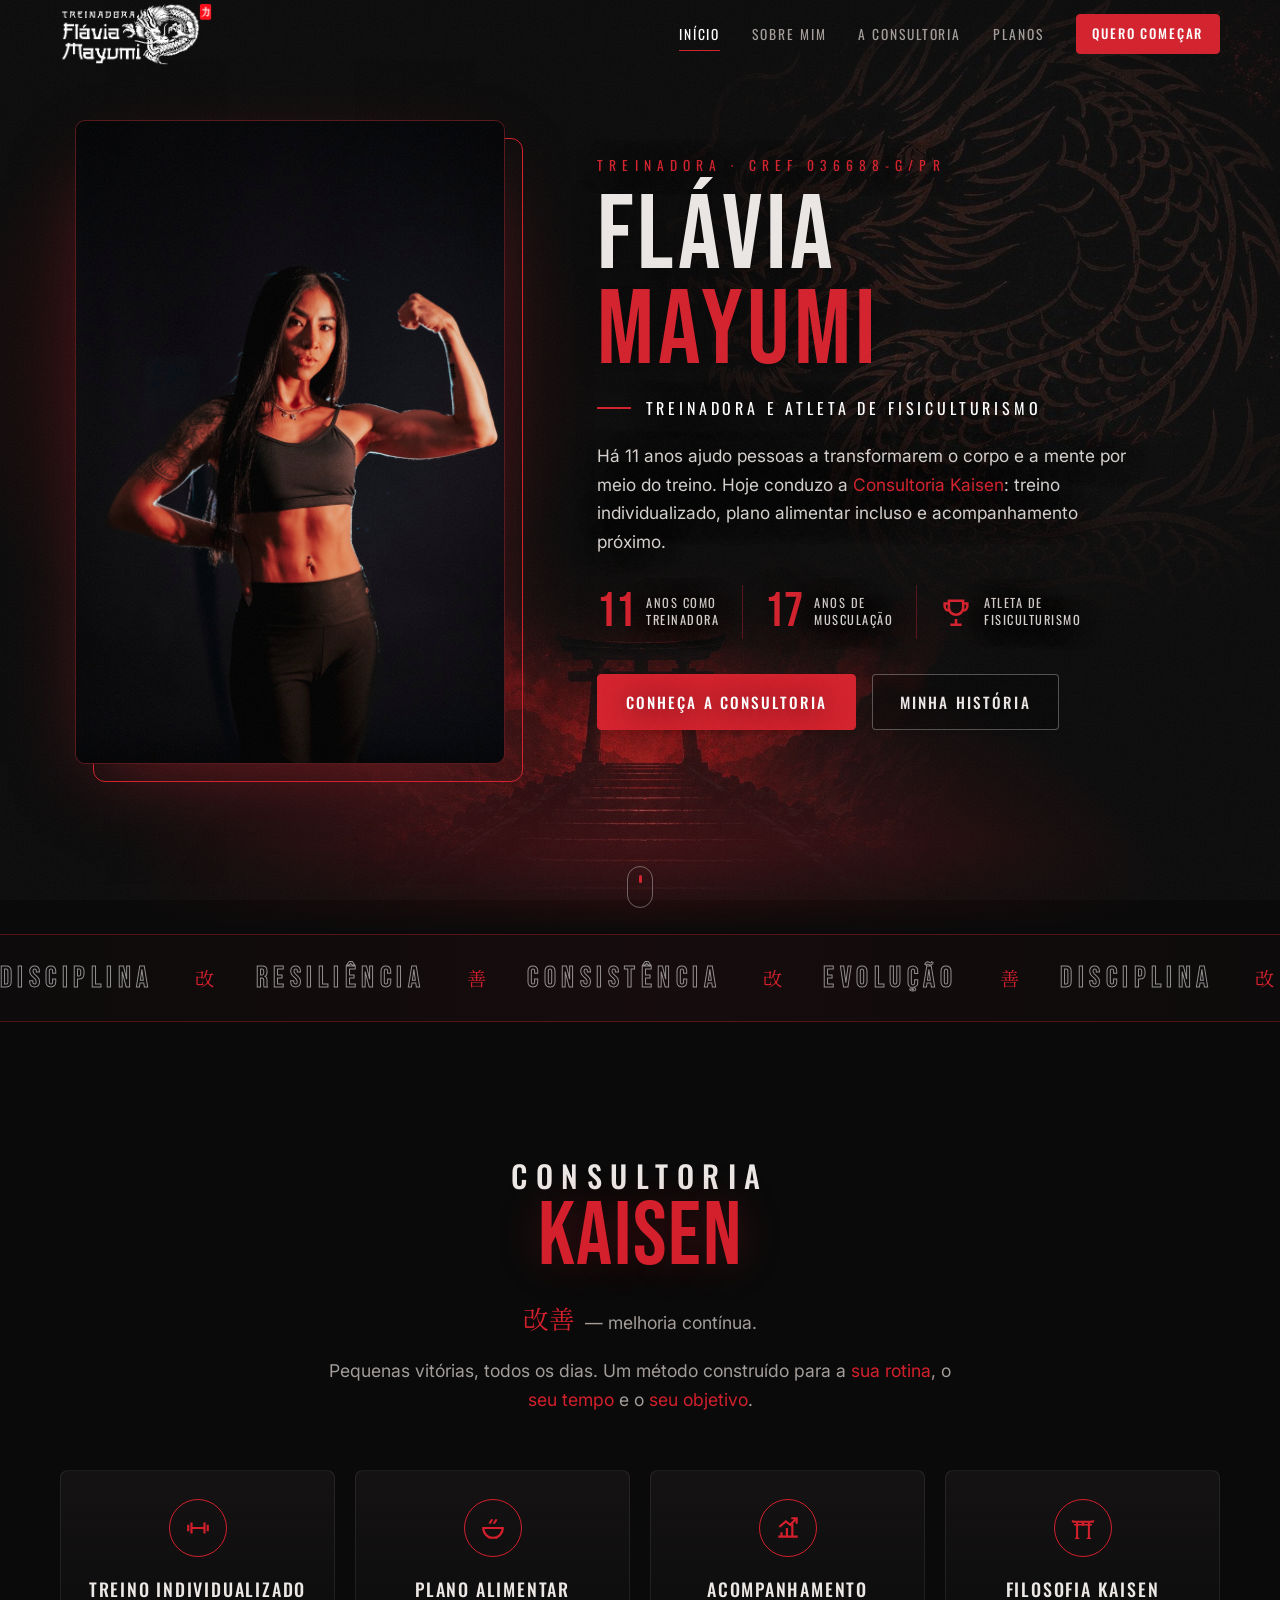
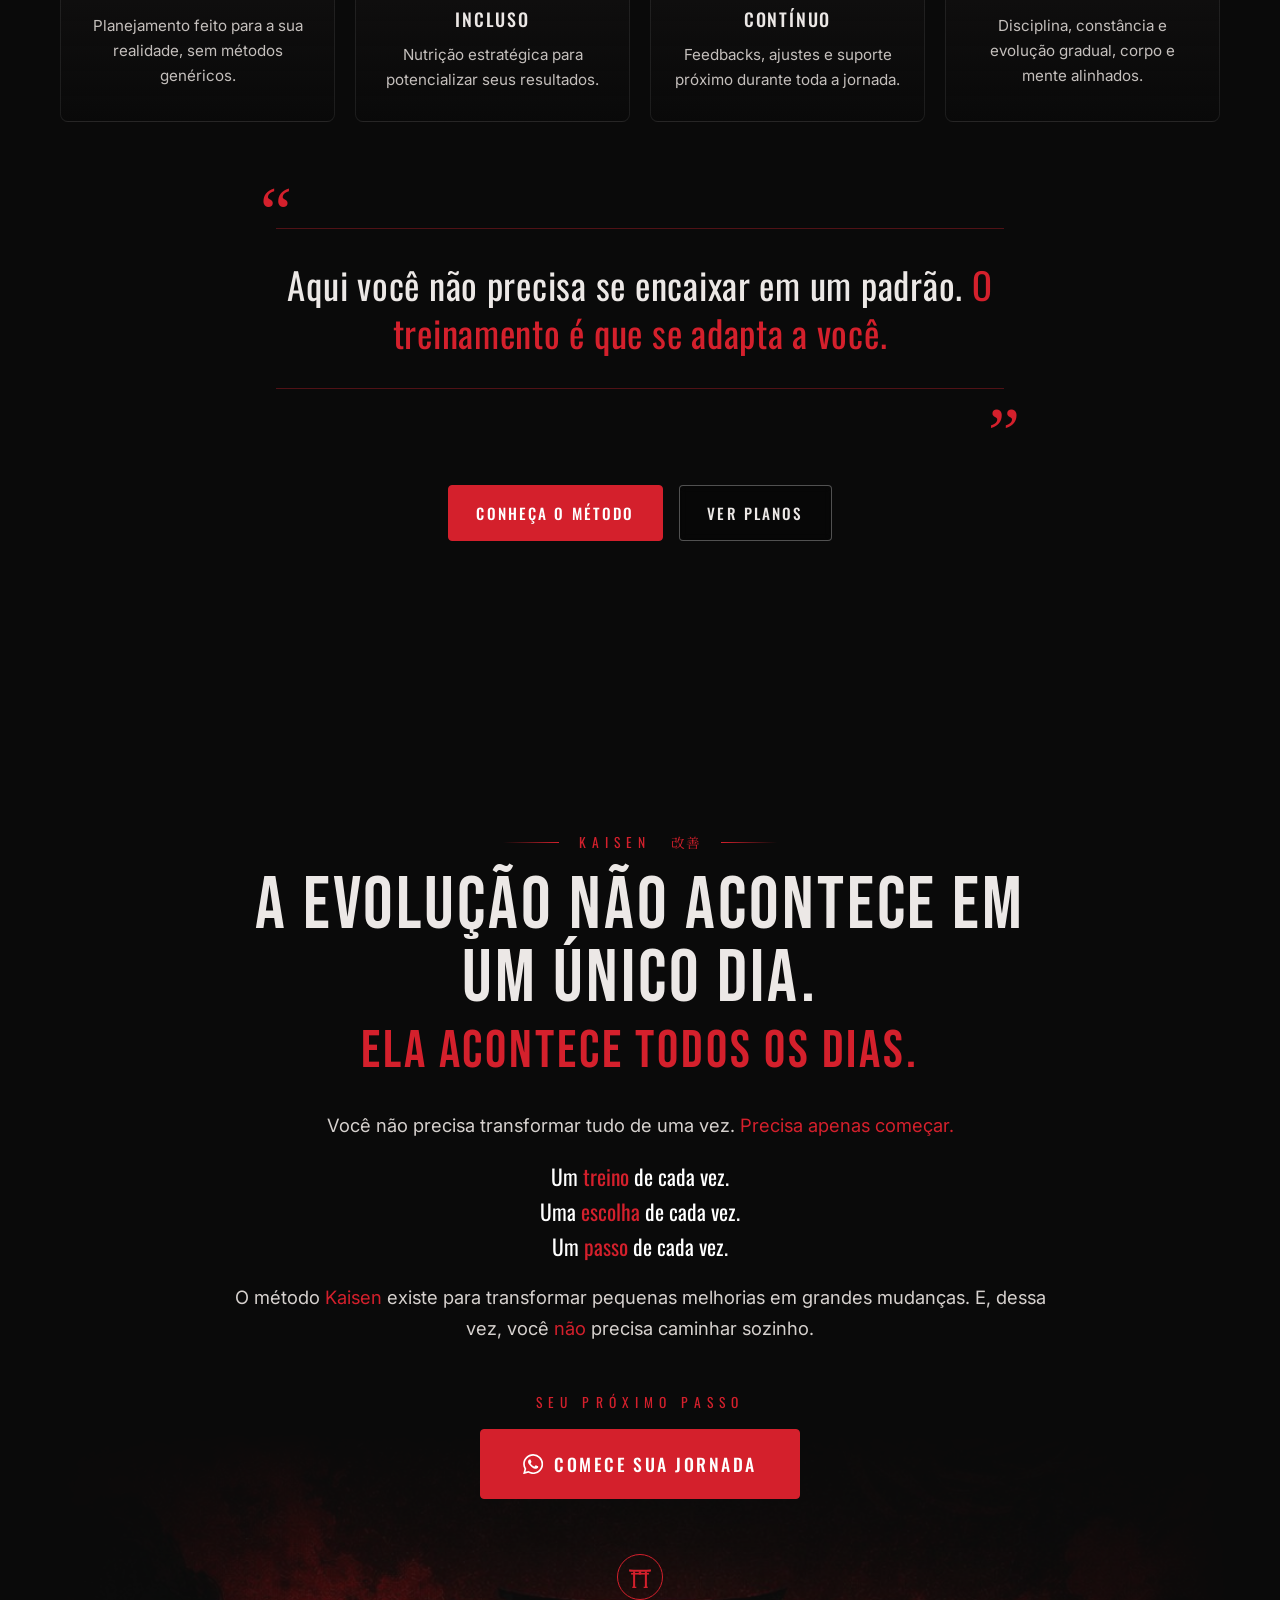
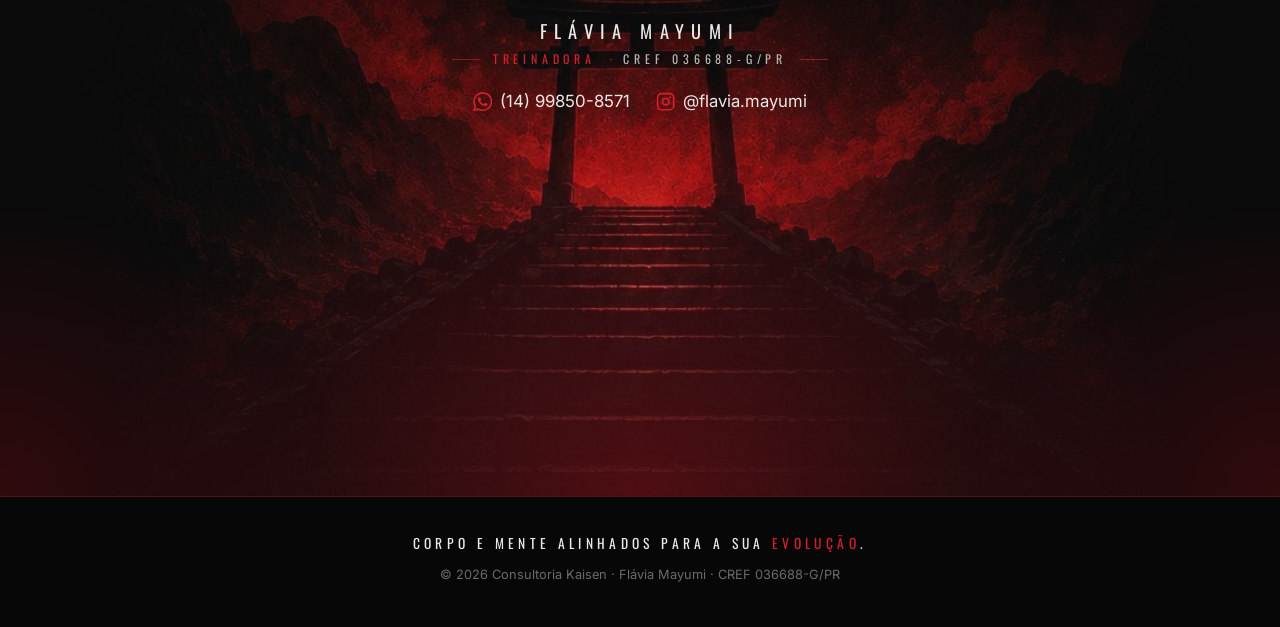
==== index.html @ d9c86543 "Menu: logo horizontal da Flávia Mayumi no lugar do texto KAISEN Co-Authored-By: Claude Opus 5.5 <nor" ====
<!doctype html>
<html lang="pt-BR">
<head>
  <meta charset="utf-8">
  <meta name="viewport" content="width=device-width, initial-scale=1">
  <title>Flávia Mayumi · Treinadora | Consultoria Kaisen</title>
  <meta name="description" content="Flávia Mayumi, treinadora há 11 anos e atleta de fisiculturismo. Consultoria Kaisen: treino individualizado, plano alimentar incluso e acompanhamento próximo.">
  <meta name="theme-color" content="#0a0a0a">
  <meta property="og:title" content="Flávia Mayumi · Treinadora | Consultoria Kaisen">
  <meta property="og:description" content="Corpo e mente alinhados para a sua evolução. Treino personalizado, plano alimentar incluso e acompanhamento contínuo.">
  <meta property="og:image" content="assets/og.jpg">
  <meta property="og:type" content="website">
  <meta property="og:locale" content="pt_BR">
  <link rel="icon" href="assets/favicon.svg" type="image/svg+xml">
  <link rel="preconnect" href="https://fonts.googleapis.com">
  <link rel="preconnect" href="https://fonts.gstatic.com" crossorigin>
  <link href="https://fonts.googleapis.com/css2?family=Bebas+Neue&family=Inter:wght@300;400;500;600&family=Noto+Serif+JP:wght@600&family=Oswald:wght@400;500;600&display=swap" rel="stylesheet">
  <link rel="stylesheet" href="styles.css?v=20261120-3">
</head>
<body>
  <svg width="0" height="0" style="position:absolute" aria-hidden="true">
    <symbol id="torii" viewBox="0 0 64 64">
      <path d="M4 12c9 3 47 3 56 0l-2 7H6z" fill="currentColor"/>
      <rect x="10" y="22" width="44" height="4" fill="currentColor"/>
      <rect x="29" y="18" width="6" height="8" fill="currentColor"/>
      <rect x="15" y="18" width="5" height="40" fill="currentColor"/>
      <rect x="44" y="18" width="5" height="40" fill="currentColor"/>
      <rect x="12" y="56" width="11" height="3" fill="currentColor"/>
      <rect x="41" y="56" width="11" height="3" fill="currentColor"/>
    </symbol>
    <symbol id="whatsapp" viewBox="0 0 24 24">
      <path fill="currentColor" d="M17.47 14.38c-.3-.15-1.76-.87-2.03-.97-.27-.1-.47-.15-.67.15-.2.3-.77.97-.94 1.17-.17.2-.35.22-.65.07-.3-.15-1.26-.46-2.4-1.48-.89-.79-1.49-1.77-1.66-2.07-.17-.3-.02-.46.13-.61.13-.13.3-.35.45-.52.15-.17.2-.3.3-.5.1-.2.05-.37-.02-.52-.08-.15-.67-1.61-.92-2.21-.24-.58-.49-.5-.67-.51h-.57c-.2 0-.52.07-.8.37-.27.3-1.04 1.02-1.04 2.48 0 1.46 1.07 2.88 1.21 3.07.15.2 2.1 3.2 5.08 4.49.71.31 1.26.49 1.69.63.71.23 1.36.19 1.87.12.57-.09 1.76-.72 2.01-1.41.25-.7.25-1.29.17-1.41-.07-.13-.27-.2-.57-.35zM12.04 21.8h-.01a9.87 9.87 0 0 1-5.03-1.38l-.36-.21-3.74.98 1-3.65-.24-.37a9.86 9.86 0 0 1-1.51-5.26c0-5.45 4.44-9.88 9.89-9.88 2.64 0 5.12 1.03 6.99 2.9a9.82 9.82 0 0 1 2.89 6.99c0 5.45-4.44 9.88-9.88 9.88zm8.41-18.3A11.82 11.82 0 0 0 12.04 0C5.5 0 .17 5.33.16 11.88c0 2.1.55 4.14 1.59 5.94L.06 24l6.31-1.65a11.88 11.88 0 0 0 5.68 1.45h.01c6.55 0 11.88-5.33 11.88-11.88 0-3.17-1.24-6.16-3.49-8.4z"/>
    </symbol>
    <symbol id="instagram" viewBox="0 0 24 24">
      <path fill="none" stroke="currentColor" stroke-width="2" d="M7 2h10a5 5 0 0 1 5 5v10a5 5 0 0 1-5 5H7a5 5 0 0 1-5-5V7a5 5 0 0 1 5-5z"/>
      <circle cx="12" cy="12" r="4" fill="none" stroke="currentColor" stroke-width="2"/>
      <circle cx="17.5" cy="6.5" r="1.2" fill="currentColor"/>
    </symbol>
  </svg>

  <header class="nav" id="nav">
    <div class="nav__inner">
      <a href="index.html" class="brand" aria-label="Treinadora Flávia Mayumi, início">
        <img class="brand__logo" src="assets/logo-flavia-horizontal.png" alt="Treinadora Flávia Mayumi" width="329" height="138">
      </a>
      <nav class="nav__links" id="menu" aria-label="Navegação principal">
        <a href="index.html" class="is-active" aria-current="page">Início</a>
        <a href="sobre.html">Sobre mim</a>
        <a href="consultoria.html">A Consultoria</a>
        <a href="planos.html">Planos</a>
        <a href="https://wa.me/5514998508571?text=Ol%C3%A1%20Fl%C3%A1via!%20Vim%20pelo%20site%20e%20quero%20saber%20mais%20sobre%20a%20Consultoria%20Kaisen." target="_blank" rel="noopener" class="btn btn--sm btn--red nav__cta">Quero começar</a>
      </nav>
      <button class="nav__toggle" id="toggle" aria-label="Abrir menu" aria-expanded="false" aria-controls="menu">
        <span></span><span></span><span></span>
      </button>
    </div>
  </header>

  <main id="topo">
    <!-- APRESENTAÇÃO -->
    <section class="intro">
      <div class="art art--full" aria-hidden="true"></div>
      <div class="art art--dragon" aria-hidden="true"></div>
      <div class="art art--torii" aria-hidden="true"></div>
      <div class="container intro__grid">
        <div class="intro__photo reveal">
          <figure class="photo photo--portrait"><img src="assets/fotos/flavia-inicio.jpg" alt="Flávia Mayumi mostrando o bíceps sob luz vermelha" fetchpriority="high" style="object-position:center 30%"></figure>
        </div>
        <div class="intro__text">
          <p class="eyebrow reveal">Treinadora · <span class="cref">CREF 036688-G/PR</span></p>
          <h1 class="intro__name reveal">Flávia <span>Mayumi</span></h1>
          <p class="intro__role reveal">Treinadora e atleta de fisiculturismo</p>
          <p class="intro__sub reveal">Há 11 anos ajudo pessoas a transformarem o corpo e a mente por meio do treino. Hoje conduzo a <em>Consultoria Kaisen</em>: treino individualizado, plano alimentar incluso e acompanhamento próximo.</p>
          <ul class="stats reveal">
            <li><b>11</b><span>anos como<br>treinadora</span></li>
            <li><b>17</b><span>anos de<br>musculação</span></li>
            <li><b class="stats__ic"><svg viewBox="0 0 24 24" fill="none" stroke="currentColor" stroke-width="1.8"><path d="M8 21h8M12 17v4M7 4h10v5a5 5 0 0 1-10 0zM7 6H4v2a3 3 0 0 0 3 3M17 6h3v2a3 3 0 0 1-3 3"/></svg></b><span>atleta de<br>fisiculturismo</span></li>
          </ul>
          <div class="hero__actions intro__actions reveal">
            <a href="consultoria.html" class="btn btn--red">Conheça a consultoria</a>
            <a href="sobre.html" class="btn btn--ghost">Minha história</a>
          </div>
        </div>
      </div>
      <a href="#kaisen" class="scroll-cue" aria-label="Rolar para baixo"><span></span></a>
    </section>

    <!-- MARQUEE -->
    <div class="marquee" aria-hidden="true">
      <div class="marquee__track">
        <span>Disciplina</span><i>改</i><span>Resiliência</span><i>善</i><span>Consistência</span><i>改</i><span>Evolução</span><i>善</i>
        <span>Disciplina</span><i>改</i><span>Resiliência</span><i>善</i><span>Consistência</span><i>改</i><span>Evolução</span><i>善</i>
        <span>Disciplina</span><i>改</i><span>Resiliência</span><i>善</i><span>Consistência</span><i>改</i><span>Evolução</span><i>善</i>
      </div>
    </div>


    <!-- KAISEN (resumo) -->
    <section class="section" id="kaisen">
      <div class="container">
        <div class="section__head section__head--center">
          <h2 class="title title--center reveal"><small>Consultoria</small><strong>Kaisen</strong></h2>
          <p class="kanji-line reveal"><span>改善</span> — melhoria contínua.</p>
          <p class="reveal">Pequenas vitórias, todos os dias. Um método construído para a <em>sua rotina</em>, o <em>seu tempo</em> e o <em>seu objetivo</em>.</p>
        </div>
        <ul class="feats">
          <li class="feat reveal"><span class="feat__ic"><svg viewBox="0 0 24 24" fill="none" stroke="currentColor" stroke-width="2"><path d="M6 7v10M3 9v6M18 7v10M21 9v6M6 12h12"/></svg></span><h3>Treino individualizado</h3><p>Planejamento feito para a sua realidade, sem métodos genéricos.</p></li>
          <li class="feat reveal"><span class="feat__ic"><svg viewBox="0 0 24 24" fill="none" stroke="currentColor" stroke-width="2"><path d="M3 12h18a9 9 0 0 1-18 0zM8 21h8M9 8c0-2 2-2 2-4M13 8c0-2 2-2 2-4"/></svg></span><h3>Plano alimentar incluso</h3><p>Nutrição estratégica para potencializar seus resultados.</p></li>
          <li class="feat reveal"><span class="feat__ic"><svg viewBox="0 0 24 24" fill="none" stroke="currentColor" stroke-width="2"><path d="M3 20h18M6 16v4M11 12v8M16 8v12M4 11l6-5 4 3 6-6M15 3h5v5"/></svg></span><h3>Acompanhamento contínuo</h3><p>Feedbacks, ajustes e suporte próximo durante toda a jornada.</p></li>
          <li class="feat reveal"><span class="feat__ic"><svg><use href="#torii"/></svg></span><h3>Filosofia Kaisen</h3><p>Disciplina, constância e evolução gradual, corpo e mente alinhados.</p></li>
        </ul>
        <figure class="quote quote--wide quote--home reveal">
          <blockquote>Aqui você não precisa se encaixar em um padrão. <em>O treinamento é que se adapta a você.</em></blockquote>
        </figure>
        <div class="center-actions reveal">
          <a href="consultoria.html" class="btn btn--red">Conheça o método</a>
          <a href="planos.html" class="btn btn--ghost">Ver planos</a>
        </div>
      </div>
    </section>

    <!-- CTA FINAL -->
    <section class="final" id="contato">
      <div class="art art--full art--full-bottom" aria-hidden="true"></div>
      <div class="art art--torii" aria-hidden="true"></div>
      <div class="container container--narrow final__content">
        <p class="eyebrow eyebrow--lines reveal">Kaisen <span class="jp">改善</span></p>
        <h2 class="final__title reveal">A evolução não acontece em um único dia.<strong>Ela acontece todos os dias.</strong></h2>
        <div class="final__text reveal">
          <p>Você não precisa transformar tudo de uma vez. <em>Precisa apenas começar.</em></p>
          <p class="final__steps">Um <em>treino</em> de cada vez.<br>Uma <em>escolha</em> de cada vez.<br>Um <em>passo</em> de cada vez.</p>
          <p>O método <em>Kaisen</em> existe para transformar pequenas melhorias em grandes mudanças. E, dessa vez, você <em>não</em> precisa caminhar sozinho.</p>
        </div>
        <p class="eyebrow reveal">Seu próximo passo</p>
        <a class="btn btn--red btn--lg reveal" target="_blank" rel="noopener" href="https://wa.me/5514998508571?text=Ol%C3%A1%20Fl%C3%A1via!%20Quero%20come%C3%A7ar%20minha%20jornada%20na%20Consultoria%20Kaisen.">
          <svg class="i"><use href="#whatsapp"/></svg> Comece sua jornada
        </a>
        <div class="coach reveal">
          <svg class="coach__torii"><use href="#torii"/></svg>
          <p class="sig__name">Flávia Mayumi</p>
          <p class="sig__role">Treinadora<span class="cref cref--line">CREF 036688-G/PR</span></p>
          <div class="coach__links">
            <a href="https://wa.me/5514998508571?text=Ol%C3%A1%20Fl%C3%A1via%21%20Vim%20pelo%20site%20da%20Consultoria%20Kaisen%20e%20gostaria%20de%20conversar%20com%20voc%C3%AA." target="_blank" rel="noopener"><svg class="i"><use href="#whatsapp"/></svg>(14) 99850-8571</a>
            <a href="https://instagram.com/flavia.mayumi" target="_blank" rel="noopener"><svg class="i"><use href="#instagram"/></svg>@flavia.mayumi</a>
          </div>
        </div>
      </div>
    </section>
  </main>

  <footer class="footer">
    <p class="footer__motto">Corpo e mente alinhados para a sua <em>evolução</em>.</p>
    <p class="footer__copy">© <span id="year">2026</span> Consultoria Kaisen · Flávia Mayumi · <span class="cref">CREF 036688-G/PR</span></p>
  </footer>

  <a class="wa-float" href="https://wa.me/5514998508571?text=Ol%C3%A1%20Fl%C3%A1via!%20Quero%20saber%20mais%20sobre%20a%20Consultoria%20Kaisen." target="_blank" rel="noopener" aria-label="Fale comigo no WhatsApp">
    <svg aria-hidden="true"><use href="#whatsapp"/></svg>
    <span class="wa-float__label">Fale comigo</span>
  </a>

  <script src="script.js?v=20261120-3"></script>
</body>
</html>
---- styles.css ----
:root {
  --bg: #0a0a0a;
  --bg-2: #111010;
  --panel: #151313;
  --line: rgba(212, 32, 44, .35);
  --line-soft: rgba(255, 255, 255, .08);
  --red: #d4202c;
  --red-deep: #8e0f17;
  --red-glow: rgba(212, 32, 44, .45);
  --text: #ece8e6;
  --muted: #a39d9a;
  --display: "Bebas Neue", "Oswald", Impact, sans-serif;
  --cond: "Oswald", "Bebas Neue", sans-serif;
  --body: "Inter", system-ui, -apple-system, sans-serif;
  --jp: "Noto Serif JP", serif;
  --radius: 4px;
  --max: 1160px;
}

*, *::before, *::after { box-sizing: border-box; }
html { scroll-behavior: smooth; scroll-padding-top: 72px; }
body {
  margin: 0;
  background: var(--bg);
  color: var(--text);
  font-family: var(--body);
  font-size: 17px;
  line-height: 1.65;
  -webkit-font-smoothing: antialiased;
  overflow-x: hidden;
}
/* film grain */
body::after {
  content: "";
  position: fixed; inset: 0;
  pointer-events: none;
  z-index: 100;
  opacity: .06;
  background-image: url("data:image/svg+xml,%3Csvg xmlns='http://www.w3.org/2000/svg' width='160' height='160'%3E%3Cfilter id='n'%3E%3CfeTurbulence type='fractalNoise' baseFrequency='.9' numOctaves='3' stitchTiles='stitch'/%3E%3C/filter%3E%3Crect width='100%25' height='100%25' filter='url(%23n)'/%3E%3C/svg%3E");
}
img, svg { display: block; }
a { color: inherit; text-decoration: none; }
em { font-style: normal; color: var(--red); }
strong { font-weight: 600; color: #fff; }
::selection { background: var(--red); color: #fff; }

.container { width: min(var(--max), 100% - 32px); margin-inline: auto; }
.container--narrow { width: min(820px, 100% - 32px); }
.muted { color: var(--muted); }
.i { width: 1.15em; height: 1.15em; flex: none; }

/* ---------- buttons ---------- */
.btn {
  --bc: var(--text);
  display: inline-flex; align-items: center; justify-content: center; gap: .6em;
  font-family: var(--cond); font-weight: 500;
  text-transform: uppercase; letter-spacing: .14em; font-size: .95rem;
  padding: .95em 1.8em;
  border: 1px solid var(--bc);
  border-radius: var(--radius);
  transition: background .25s, color .25s, border-color .25s, box-shadow .25s, transform .25s;
  cursor: pointer;
}
.btn:hover { transform: translateY(-2px); }
.btn--red { --bc: var(--red); background: var(--red); color: #fff; box-shadow: 0 0 0 0 var(--red-glow); }
.btn--red:hover { background: #ea2833; box-shadow: 0 10px 40px -8px var(--red-glow); }
.btn--ghost { --bc: rgba(255,255,255,.3); background: rgba(0,0,0,.25); backdrop-filter: blur(4px); }
.btn--ghost:hover { --bc: var(--red); color: #fff; background: rgba(212,32,44,.12); }
.btn--sm { padding: .6em 1.2em; font-size: .82rem; }
.btn--lg { padding: 1.1em 2.4em; font-size: 1.1rem; }
.btn--block { width: 100%; }

/* ---------- eyebrow / headings ---------- */
.eyebrow {
  font-family: var(--cond); text-transform: uppercase;
  letter-spacing: .45em; font-size: .85rem; color: var(--red);
  margin: 0 0 1rem;
}
.eyebrow--lines { display: flex; align-items: center; justify-content: center; gap: 1.2rem; }
.eyebrow--lines::before, .eyebrow--lines::after {
  content: ""; height: 1px; width: 56px;
  background: linear-gradient(90deg, transparent, var(--red));
}
.eyebrow--lines::after { transform: scaleX(-1); }
.jp { font-family: var(--jp); letter-spacing: .1em; }

.num {
  display: inline-grid; place-items: center;
  width: 54px; height: 54px; border-radius: 50%;
  font-family: var(--display); font-size: 1.6rem; color: var(--red);
  border: 2px solid var(--red);
  box-shadow: inset 0 0 0 3px var(--bg), inset 0 0 0 4px rgba(212,32,44,.35);
  margin-bottom: 1.4rem;
}
.title { margin: 0 0 1.2rem; line-height: .92; }
.title small {
  display: block; font-family: var(--cond); font-weight: 500;
  font-size: clamp(1.3rem, 3vw, 1.9rem); letter-spacing: .28em;
  text-transform: uppercase; color: var(--text);
  margin-bottom: .35rem;
}
.title strong {
  display: block; font-family: var(--display); font-weight: 400;
  font-size: clamp(3.2rem, 8vw, 5.6rem); letter-spacing: .02em;
  text-transform: uppercase; color: var(--red);
  text-shadow: 0 0 40px rgba(212,32,44,.25);
}
.title strong.white {
  color: #eee; letter-spacing: .08em;
  background: linear-gradient(180deg, #fff 0%, #c9c5c2 60%, #8f8b88 100%);
  -webkit-background-clip: text; background-clip: text; -webkit-text-fill-color: transparent;
  text-shadow: none;
}
.title--center { text-align: center; }

/* ---------- nav ---------- */
.nav {
  position: fixed; top: 0; left: 0; right: 0; z-index: 50;
  transition: background .3s, border-color .3s, backdrop-filter .3s;
  border-bottom: 1px solid transparent;
}
.nav.is-scrolled {
  background: rgba(10,10,10,.82);
  backdrop-filter: blur(12px);
  -webkit-backdrop-filter: blur(12px);
  border-color: var(--line-soft);
}
.nav__inner {
  width: min(var(--max), 100% - 32px); margin-inline: auto;
  display: flex; align-items: center; justify-content: space-between;
  height: 68px;
}
.brand { display: flex; align-items: center; gap: .6rem; }
.brand__icon { width: 26px; height: 26px; color: var(--red); }
.brand__name { font-family: var(--display); font-size: 1.7rem; letter-spacing: .14em; line-height: 1; padding-top: 3px; }
.brand__kanji { font-family: var(--jp); color: var(--red); font-size: .95rem; }
.nav__links { display: flex; align-items: center; gap: 2rem; }
.nav__links a:not(.btn) {
  font-family: var(--cond); text-transform: uppercase; letter-spacing: .14em; font-size: .85rem;
  color: var(--muted); position: relative; transition: color .2s;
}
.nav__links a:not(.btn)::after {
  content: ""; position: absolute; left: 0; right: 0; bottom: -6px; height: 1px;
  background: var(--red); transform: scaleX(0); transition: transform .25s;
}
.nav__links a:not(.btn):hover, .nav__links a.is-active { color: #fff; }
.nav__links a:not(.btn):hover::after, .nav__links a.is-active::after { transform: scaleX(1); }
.nav__toggle { display: none; }

@media (max-width: 900px) {
  .nav__toggle {
    display: grid; gap: 5px; place-content: center;
    width: 44px; height: 44px; background: none; border: 0; cursor: pointer; padding: 0;
  }
  .nav__toggle span { width: 24px; height: 2px; background: #fff; transition: transform .3s, opacity .3s; }
  .nav.is-open .nav__toggle span:nth-child(1) { transform: translateY(7px) rotate(45deg); }
  .nav.is-open .nav__toggle span:nth-child(2) { opacity: 0; }
  .nav.is-open .nav__toggle span:nth-child(3) { transform: translateY(-7px) rotate(-45deg); }
  .nav__links {
    position: fixed; inset: 68px 0 auto 0;
    flex-direction: column; align-items: stretch; gap: 0;
    background: rgba(10,10,10,.97); backdrop-filter: blur(12px);
    padding: 8px 16px 24px;
    border-bottom: 1px solid var(--line);
    transform: translateY(-12px); opacity: 0; pointer-events: none;
    transition: transform .3s, opacity .3s;
  }
  .nav.is-open { background: rgba(10,10,10,.97); }
  .nav.is-open .nav__links { transform: none; opacity: 1; pointer-events: auto; }
  .nav__links a:not(.btn) { padding: 14px 4px; border-bottom: 1px solid var(--line-soft); font-size: 1rem; }
  .nav__links a:not(.btn)::after { display: none; }
  .nav__cta { margin-top: 18px; }
}

/* ---------- hero ---------- */
.hero {
  position: relative; min-height: min(100svh, 1000px);
  display: grid; place-items: center;
  padding: 110px 16px 200px;
  overflow: hidden; isolation: isolate;
  background: radial-gradient(ellipse 80% 60% at 50% 100%, rgba(142,15,23,.45), transparent 70%), var(--bg);
}
.hero__content { text-align: center; max-width: 760px; }
.hero__title {
  margin: 0; line-height: .8;
  font-family: var(--display); font-weight: 400;
  font-size: clamp(6rem, 22vw, 13.5rem); letter-spacing: .04em;
  background: linear-gradient(180deg, #fff 0%, #d9d4d0 45%, #8f8a86 100%);
  -webkit-background-clip: text; background-clip: text; -webkit-text-fill-color: transparent;
  filter: drop-shadow(0 8px 40px rgba(0,0,0,.8));
}
.hero__kanji {
  font-family: var(--jp); color: var(--red); font-size: clamp(1.8rem, 4vw, 2.6rem);
  letter-spacing: .3em; margin: .6rem 0 1.6rem; padding-left: .3em;
  display: flex; align-items: center; justify-content: center; gap: 1.2rem;
}
.hero__kanji::before, .hero__kanji::after { content: ""; height: 1px; width: min(140px, 18vw); background: linear-gradient(90deg, transparent, var(--red)); }
.hero__kanji::after { transform: scaleX(-1); }
.hero__tagline {
  font-family: var(--cond); text-transform: uppercase; letter-spacing: .22em;
  font-size: clamp(1.05rem, 2.6vw, 1.45rem); line-height: 1.5; margin: 0 0 1rem;
}
.hero__sub { color: var(--muted); max-width: 520px; margin: 0 auto 2.2rem; font-size: 1rem; }
.hero__actions { display: flex; gap: 1rem; justify-content: center; flex-wrap: wrap; }
.hero__signature { margin-top: 2.6rem; }
.sig__name {
  display: block; font-family: var(--cond); text-transform: uppercase;
  letter-spacing: .4em; font-size: 1.15rem; margin: 0;
}
.sig__role {
  display: inline-flex; align-items: center; gap: .8rem;
  font-family: var(--cond); text-transform: uppercase; letter-spacing: .4em;
  font-size: .75rem; color: var(--red); margin: .2rem 0 0;
}
.sig__role::before, .sig__role::after { content: ""; width: 28px; height: 1px; background: var(--red); opacity: .6; }

.scroll-cue {
  position: absolute; bottom: 26px; left: 50%; translate: -50% 0;
  width: 26px; height: 42px; border: 1px solid rgba(255,255,255,.35); border-radius: 14px;
}
.scroll-cue span {
  position: absolute; left: 50%; top: 8px; width: 3px; height: 8px; margin-left: -1.5px;
  background: var(--red); border-radius: 2px; animation: cue 1.8s ease-in-out infinite;
}
@keyframes cue { 0% { opacity: 0; transform: translateY(0); } 30% { opacity: 1; } 100% { opacity: 0; transform: translateY(14px); } }

/* ---------- marquee ---------- */
.marquee {
  overflow: hidden; border-block: 1px solid var(--line);
  background: linear-gradient(90deg, #0d0b0b, #160c0d, #0d0b0b);
  padding: 18px 0;
}
.marquee__track {
  display: flex; align-items: center; gap: 2.6rem; width: max-content;
  animation: marquee 32s linear infinite;
}
.marquee span {
  font-family: var(--display); font-size: 1.9rem; letter-spacing: .18em;
  text-transform: uppercase; color: transparent; -webkit-text-stroke: 1px rgba(255,255,255,.55);
}
.marquee i { font-style: normal; font-family: var(--jp); color: var(--red); font-size: 1.2rem; }
@keyframes marquee { to { transform: translateX(-33.333%); } }

/* ---------- sections ---------- */
.section { position: relative; padding: clamp(80px, 12vw, 140px) 0; }
.section--alt {
  background:
    radial-gradient(ellipse 60% 50% at 0% 100%, rgba(142,15,23,.22), transparent 70%),
    var(--bg-2);
}
.section__head { max-width: 640px; margin-bottom: 3.5rem; }
.section__head p { color: var(--muted); font-size: 1.1rem; margin: 0; }
.section__head--center { margin-inline: auto; text-align: center; }

.split { display: grid; grid-template-columns: 1.1fr .9fr; gap: clamp(40px, 7vw, 100px); align-items: center; }
@media (max-width: 860px) { .split { grid-template-columns: 1fr; } }

.kanji-line { font-size: 1.15rem; color: var(--muted); margin: 0 0 2rem; }
.kanji-line span { font-family: var(--jp); color: var(--red); font-size: 1.6rem; margin-right: .3rem; }

.prose p { margin: 0 0 1.3rem; color: #cfcac7; }
.prose .lead { font-size: 1.3rem; line-height: 1.5; color: #fff; }
.stack { list-style: none; padding: 0; margin: 0 0 1.6rem; border-left: 2px solid var(--red); }
.stack li {
  padding: .35rem 0 .35rem 1.2rem;
  font-family: var(--cond); font-size: 1.15rem; letter-spacing: .04em; color: #eee;
}
.stack--against li::before { content: "✕"; color: var(--red); margin-right: .7rem; font-size: .9rem; }

.virtues { display: flex; flex-wrap: wrap; gap: .6rem; margin: .4rem 0 1.4rem; }
.virtues span {
  font-family: var(--cond); text-transform: uppercase; letter-spacing: .16em; font-size: .9rem;
  color: var(--red); border: 1px solid var(--line); padding: .45em 1em; border-radius: 99px;
  background: rgba(212,32,44,.06);
}

.quote { margin: 0; position: relative; padding: 2.6rem 1rem; text-align: center; }
.quote::before, .quote::after {
  font-family: Georgia, serif; font-size: 4.5rem; line-height: 1; color: var(--red);
  position: absolute; display: flex; align-items: center; gap: 1rem; width: 100%;
}
.quote::before { content: "“"; top: -.6rem; left: 0; }
.quote::after { content: "”"; bottom: -2.4rem; right: 0; justify-content: flex-end; }
.quote blockquote {
  margin: 0; font-family: var(--cond); font-weight: 400;
  font-size: clamp(1.6rem, 3.4vw, 2.3rem); line-height: 1.3; letter-spacing: .02em;
  border-block: 1px solid var(--line); padding: 2rem .5rem;
}
.quote--wide { max-width: 760px; margin: 5rem auto 0; }

.compound {
  margin-top: 3.5rem; padding: 1.6rem; border: 1px solid var(--line-soft); border-radius: 8px;
  background: linear-gradient(180deg, rgba(255,255,255,.02), transparent);
}
.compound__label { font-family: var(--cond); text-transform: uppercase; letter-spacing: .25em; font-size: .85rem; color: var(--red); margin: 0 0 1rem; }
.compound__bars { display: flex; align-items: flex-end; gap: 6px; height: 110px; }
.compound__bars span {
  flex: 1; height: var(--h); border-radius: 2px 2px 0 0;
  background: linear-gradient(180deg, var(--red), var(--red-deep));
  transform-origin: bottom; transform: scaleY(0);
  transition: transform .9s cubic-bezier(.2,.8,.2,1);
}
.compound.is-in .compound__bars span { transform: scaleY(1); }
.compound__bars span:nth-child(n) { transition-delay: calc(var(--i, 0) * 70ms); }
.compound__note { margin: 1rem 0 0; font-size: .92rem; color: var(--muted); }

.callout {
  margin: 2rem 0 0; padding: .4rem 0 .4rem 1.4rem;
  border-left: 3px solid var(--red); color: #fff; font-size: 1.1rem;
}

/* principles card */
.card {
  position: relative; border: 1px solid var(--line); border-radius: 10px;
  background: linear-gradient(180deg, rgba(20,14,14,.9), rgba(10,10,10,.9));
  padding: 3.4rem 2rem 1.4rem;
  box-shadow: 0 30px 80px -30px rgba(212,32,44,.25);
}
.card__badge {
  position: absolute; top: -32px; left: 50%; translate: -50% 0;
  width: 64px; height: 64px; border-radius: 50%; display: grid; place-items: center;
  background: var(--bg); border: 2px solid var(--red); color: var(--red);
}
.card__badge svg { width: 30px; height: 30px; }
.principles h3 {
  text-align: center; margin: 0 0 1.2rem;
  font-family: var(--display); font-weight: 400; font-size: 2.2rem; letter-spacing: .06em; color: var(--red);
}
.principles ul { list-style: none; margin: 0; padding: 0; }
.principles li {
  display: flex; align-items: center; gap: 1.1rem;
  padding: 1rem 0; border-top: 1px solid var(--line-soft); font-size: 1.08rem;
}
.ring {
  flex: none; width: 50px; height: 50px; border-radius: 50%;
  display: grid; place-items: center; color: var(--red);
  border: 1.5px solid var(--red); background: rgba(212,32,44,.06);
  transition: background .25s, color .25s;
}
.ring svg { width: 24px; height: 24px; }
.ring--kanji { font-family: var(--jp); font-size: 1.3rem; }
.principles li:hover .ring { background: var(--red); color: #fff; }

/* steps */
.steps { list-style: none; padding: 0; margin: 0; display: grid; grid-template-columns: repeat(4, 1fr); gap: 20px; counter-reset: s; }
@media (max-width: 1000px) { .steps { grid-template-columns: repeat(2, 1fr); } }
@media (max-width: 600px) { .steps { grid-template-columns: 1fr; } }
.step {
  position: relative; padding: 2rem 1.6rem 1.8rem;
  border: 1px solid var(--line-soft); border-radius: 10px;
  background: linear-gradient(180deg, #141111, #0c0b0b);
  overflow: hidden;
  transition: border-color .3s, transform .3s;
}
.step::before {
  content: ""; position: absolute; left: 0; top: 0; height: 2px; width: 100%;
  background: linear-gradient(90deg, var(--red), transparent);
  transform: scaleX(.25); transform-origin: left; transition: transform .4s;
}
.step:hover { border-color: var(--line); transform: translateY(-4px); }
.step:hover::before { transform: scaleX(1); }
.step__n {
  position: absolute; top: .4rem; right: 1rem;
  font-family: var(--display); font-size: 4.2rem; line-height: 1;
  color: transparent; -webkit-text-stroke: 1px rgba(212,32,44,.35);
}
.step__icon {
  width: 58px; height: 58px; border-radius: 50%; display: grid; place-items: center;
  background: radial-gradient(circle, rgba(212,32,44,.25), rgba(212,32,44,.05));
  border: 1.5px solid var(--red); color: var(--red); margin-bottom: 1.3rem;
  box-shadow: 0 0 30px -6px var(--red-glow);
}
.step__icon svg { width: 26px; height: 26px; }
.step h3 {
  margin: 0 0 .6rem; font-family: var(--cond); font-weight: 500; text-transform: uppercase;
  letter-spacing: .06em; font-size: 1.25rem; color: var(--red);
}
.step p { margin: 0; color: #c4bfbc; font-size: .96rem; }

/* plans */
.section--plans {
  background:
    radial-gradient(ellipse 70% 50% at 50% 0%, rgba(142,15,23,.28), transparent 70%),
    var(--bg);
}
.plans { display: grid; grid-template-columns: repeat(3, 1fr); gap: 22px; align-items: stretch; }
@media (max-width: 920px) { .plans { grid-template-columns: 1fr; max-width: 460px; margin-inline: auto; } }
.plan {
  position: relative; display: flex; flex-direction: column; align-items: center; text-align: center;
  padding: 2.4rem 1.8rem 2rem; border-radius: 12px;
  border: 1px solid var(--line-soft);
  background:
    url("data:image/svg+xml,%3Csvg xmlns='http://www.w3.org/2000/svg' viewBox='0 0 120 80' fill='none' stroke='%23ffffff' stroke-opacity='.06' stroke-width='1.2'%3E%3Cpath d='M20 80C30 50 45 30 60 5M60 5c-6 10-20 14-30 12M60 5c2 12-6 22-14 26M50 22c-10 2-20 0-26-6M50 22c4 10 0 20-8 26M90 80c-4-26-14-46-30-64M75 30c8-6 18-6 26-2M75 30c-2 10 4 18 12 22'/%3E%3C/svg%3E") center 55% / 70% no-repeat,
    linear-gradient(180deg, #151212, #0c0b0b);
  transition: transform .3s, border-color .3s, box-shadow .3s;
}
.plan:hover { transform: translateY(-6px); border-color: var(--line); box-shadow: 0 30px 60px -30px rgba(212,32,44,.35); }
.plan--featured {
  border-color: var(--red);
  box-shadow: 0 0 0 1px var(--red), 0 30px 90px -30px rgba(212,32,44,.55);
  background:
    radial-gradient(ellipse 80% 50% at 50% 0%, rgba(212,32,44,.18), transparent 70%),
    linear-gradient(180deg, #1a1212, #0c0b0b);
}
@media (min-width: 921px) { .plan--featured { transform: scale(1.04); } .plan--featured:hover { transform: scale(1.04) translateY(-6px); } }
.plan__badge-ring {
  width: 62px; height: 62px; border-radius: 50%; display: grid; place-items: center;
  border: 2px solid var(--red); color: var(--red); margin-bottom: 1.2rem;
}
.plan__badge-ring svg { width: 30px; height: 30px; }
.plan__name { margin: 0; line-height: 1; }
.plan__name small { display: block; font-family: var(--cond); font-weight: 500; letter-spacing: .3em; text-transform: uppercase; font-size: 1.15rem; color: #eee; margin-bottom: .3rem; }
.plan__name { font-family: var(--display); font-weight: 400; font-size: 2.8rem; color: var(--red); letter-spacing: .04em; text-transform: uppercase; }
.plan__duration { font-size: .8rem; letter-spacing: .25em; text-transform: uppercase; color: var(--muted); margin: .5rem 0 1.2rem; }
.plan__price {
  display: flex; align-items: baseline; gap: .25rem; justify-content: center;
  padding: 1rem 0 .6rem; width: 100%; border-top: 1px solid var(--line);
}
.plan__x { font-family: var(--cond); font-weight: 600; color: var(--red); font-size: 1.2rem; margin-right: .4rem; }
.plan__cur { font-size: 1.1rem; color: var(--muted); }
.plan__val { font-family: var(--display); font-size: 4.2rem; line-height: 1; color: #fff; }
.plan__cents { font-size: 1.2rem; color: var(--muted); }
.plan__total { margin: 0 0 1.2rem; font-size: .9rem; color: var(--muted); }
.save {
  display: inline-block; margin-left: .3rem; padding: .1em .6em; border-radius: 99px;
  font-size: .75rem; font-weight: 600; letter-spacing: .04em;
  color: #fff; background: rgba(212,32,44,.25); border: 1px solid var(--line);
}
.plan__desc { color: #d0cbc8; margin: 0 0 1.8rem; flex: 1; }
.plans__fine { text-align: center; color: #6f6a67; font-size: .8rem; margin: 1.6rem 0 0; }

.ribbon {
  position: absolute; top: -1px; right: 22px;
  width: 72px; padding: 10px 0 18px; text-align: center; color: #fff;
  background: linear-gradient(180deg, var(--red), var(--red-deep));
  clip-path: polygon(0 0, 100% 0, 100% 100%, 50% 84%, 0 100%);
  display: flex; flex-direction: column; align-items: center; line-height: 1;
}
.ribbon svg { width: 20px; height: 20px; margin-bottom: 4px; }
.ribbon strong { font-family: var(--display); font-weight: 400; font-size: 1.35rem; letter-spacing: .06em; }
.ribbon small { font-family: var(--cond); font-size: .6rem; letter-spacing: .1em; text-transform: uppercase; }

.includes { margin-top: 5rem; }
.includes ul {
  list-style: none; padding: 0; margin: 1.6rem 0 0;
  display: grid; grid-template-columns: repeat(7, 1fr);
}
.includes li {
  display: flex; flex-direction: column; align-items: center; gap: .7rem; text-align: center;
  padding: .6rem .5rem; font-size: .85rem; color: #d0cbc8; line-height: 1.35;
  border-left: 1px solid var(--line-soft);
}
.includes li:first-child { border-left: 0; }
.includes svg { width: 32px; height: 32px; color: var(--red); }
@media (max-width: 900px) {
  .includes ul { grid-template-columns: repeat(4, 1fr); row-gap: 1.4rem; }
  .includes li { border-left: 0; }
}
@media (max-width: 520px) { .includes ul { grid-template-columns: repeat(2, 1fr); } }

.nutrition {
  margin-top: 3.5rem; display: flex; align-items: center; gap: 1.4rem;
  padding: 1.4rem 1.8rem; border: 1px solid var(--red); border-radius: 10px;
  background: linear-gradient(90deg, rgba(212,32,44,.14), rgba(212,32,44,.02));
  position: relative; overflow: hidden;
}
.nutrition::after {
  content: "食"; position: absolute; right: 1.4rem; top: 50%; translate: 0 -50%;
  font-family: var(--jp); font-size: 6rem; color: rgba(212,32,44,.1); pointer-events: none;
}
.nutrition__icon {
  flex: none; width: 64px; height: 64px; border-radius: 50%; display: grid; place-items: center;
  border: 2px solid var(--red); color: var(--red);
}
.nutrition__icon svg { width: 30px; height: 30px; }
.nutrition h3 { margin: 0 0 .2rem; font-family: var(--cond); font-weight: 500; text-transform: uppercase; letter-spacing: .14em; font-size: 1.3rem; }
.nutrition p { margin: 0; color: #d0cbc8; }
@media (max-width: 520px) { .nutrition { flex-direction: column; text-align: center; } }

/* faq */
.faq { border-top: 1px solid var(--line-soft); }
.faq details { border-bottom: 1px solid var(--line-soft); }
.faq summary {
  list-style: none; cursor: pointer; position: relative;
  padding: 1.4rem 3rem 1.4rem 0;
  font-family: var(--cond); font-size: 1.2rem; letter-spacing: .03em; color: #eee;
  transition: color .2s;
}
.faq summary::-webkit-details-marker { display: none; }
.faq summary::after {
  content: ""; position: absolute; right: 6px; top: 50%; width: 14px; height: 14px; margin-top: -7px;
  background:
    linear-gradient(var(--red), var(--red)) center / 100% 2px no-repeat,
    linear-gradient(var(--red), var(--red)) center / 2px 100% no-repeat;
  transition: transform .3s;
}
.faq details[open] summary::after { transform: rotate(135deg); }
.faq summary:hover { color: var(--red); }
.faq details p { margin: 0 0 1.5rem; color: #c4bfbc; max-width: 680px; }

/* final */
.final {
  position: relative; isolation: isolate; overflow: hidden;
  padding: clamp(90px, 13vw, 150px) 0 clamp(260px, 32vw, 380px);
  text-align: center;
  background: radial-gradient(ellipse 70% 60% at 50% 100%, rgba(212,32,44,.35), transparent 70%), var(--bg);
}
.final__title {
  margin: .4rem 0 2rem; font-family: var(--display); font-weight: 400;
  font-size: clamp(2.6rem, 7vw, 4.6rem); line-height: 1; letter-spacing: .04em; text-transform: uppercase;
}
.final__title strong { display: block; color: var(--red); font-weight: 400; font-size: .72em; margin-top: .5rem; }
.final__text { font-size: 1.15rem; color: #d6d1ce; margin-bottom: 3rem; }
.final__text p { margin: 0 0 1.2rem; }
.final__steps { font-family: var(--cond); font-size: 1.35rem; line-height: 1.6; color: #fff; }
.coach { margin-top: 3.4rem; display: flex; flex-direction: column; align-items: center; }
.coach__torii { width: 46px; height: 46px; color: var(--red); margin-bottom: 1rem; padding: 9px; border: 1.5px solid var(--red); border-radius: 50%; }
.coach__links { display: flex; gap: 1.6rem; flex-wrap: wrap; justify-content: center; margin-top: 1.2rem; }
.coach__links a { display: inline-flex; align-items: center; gap: .5rem; font-size: 1.05rem; transition: color .2s; }
.coach__links a .i { color: var(--red); }
.coach__links a:hover { color: var(--red); }

/* footer */
.footer { text-align: center; padding: 2.2rem 16px 2.6rem; border-top: 1px solid var(--line); background: #070707; }
.footer__motto { font-family: var(--cond); text-transform: uppercase; letter-spacing: .32em; font-size: .85rem; margin: 0 0 .6rem; }
.footer__copy { margin: 0; color: #6f6a67; font-size: .8rem; }

/* floating whatsapp */
.wa-float {
  position: fixed; right: 18px; bottom: 18px; z-index: 60;
  width: 58px; height: 58px; border-radius: 50%; display: grid; place-items: center;
  background: var(--red); color: #fff;
  box-shadow: 0 10px 30px -6px var(--red-glow);
  transform: scale(0); transition: transform .35s cubic-bezier(.3,1.5,.5,1);
}
.wa-float.is-visible { transform: scale(1); }
.wa-float:hover { transform: scale(1.08); }
.wa-float svg { width: 28px; height: 28px; }
.wa-float::before {
  content: ""; position: absolute; inset: 0; border-radius: 50%; border: 2px solid var(--red);
  animation: pulse 2.4s ease-out infinite;
}
@keyframes pulse { from { transform: scale(1); opacity: .8; } to { transform: scale(1.6); opacity: 0; } }

/* reveal */
.reveal { opacity: 0; transform: translateY(24px); transition: opacity .8s ease, transform .8s cubic-bezier(.2,.8,.2,1); }
.reveal.is-in { opacity: 1; transform: none; }
.no-js .reveal { opacity: 1; transform: none; }

@media (prefers-reduced-motion: reduce) {
  *, *::before, *::after { animation: none !important; transition: none !important; }
  .reveal { opacity: 1; transform: none; }
  .compound__bars span { transform: none; }
  html { scroll-behavior: auto; }
}

@media (max-width: 600px) {
  body { font-size: 16px; }
  .hero { padding-bottom: 170px; }
  .hero__tagline { letter-spacing: .14em; }
  .hero__actions .btn { width: 100%; }
  .marquee span { font-size: 1.5rem; }
  .card { padding-inline: 1.3rem; }
  .quote blockquote { font-size: 1.5rem; }
}

.hero__signature { text-shadow: 0 2px 12px #000, 0 0 2px #000; }
.hero__signature .sig__role { color: #ff4a55; }
@media (max-width: 600px) {
  .hero .eyebrow { letter-spacing: .3em; font-size: .75rem; gap: .8rem; }
  .hero .eyebrow--lines::before, .hero .eyebrow--lines::after { width: 28px; }
}

/* ---------- background art (pieces cut from the key art) ----------
   Each piece is shown at or below its native size and blended with "screen",
   so its black backdrop disappears and nothing is stretched on wide screens. */
.hero, .final { background: var(--bg); }
.hero::before, .final::before {
  /* full-width ember glow so wide screens never look empty */
  content: ""; position: absolute; inset: 0; z-index: -3; pointer-events: none;
  background:
    radial-gradient(ellipse 60% 45% at 50% 100%, rgba(170,18,28,.42), transparent 70%),
    radial-gradient(ellipse 35% 30% at 0% 100%, rgba(120,10,18,.35), transparent 70%),
    radial-gradient(ellipse 35% 30% at 100% 100%, rgba(120,10,18,.35), transparent 70%);
}
.art {
  position: absolute; z-index: -1; pointer-events: none;
  background-repeat: no-repeat; background-size: 100% 100%;
  mix-blend-mode: screen;
}
.art--dragon {
  z-index: -2; top: 0; right: max(-4%, calc(50% - 820px));
  width: min(664px, 60vw); aspect-ratio: 664 / 620;
  background-image: url("assets/dragon.jpg");
  -webkit-mask-image: radial-gradient(ellipse 60% 60% at 55% 45%, #000 45%, transparent 100%);
          mask-image: radial-gradient(ellipse 60% 60% at 55% 45%, #000 45%, transparent 100%);
  opacity: .9;
  animation: drift 18s ease-in-out infinite alternate;
}
@keyframes drift { to { transform: translate(-1.5%, 1.5%); } }
.art--enso {
  top: 50%; left: 50%; translate: calc(-50% - 230px) -58%;
  height: min(620px, 70vh); aspect-ratio: 290 / 640;
  background-image: url("assets/enso.jpg");
  -webkit-mask-image: radial-gradient(ellipse 55% 50% at 50% 50%, #000 60%, transparent 100%);
          mask-image: radial-gradient(ellipse 55% 50% at 50% 50%, #000 60%, transparent 100%);
  opacity: .85;
}
.art--torii {
  bottom: 0; left: 50%; translate: -50% 0;
  width: min(1180px, 100%); aspect-ratio: 1024 / 576;
  background-image: url("assets/torii.jpg");
  -webkit-mask-image: linear-gradient(90deg, transparent, #000 22%, #000 78%, transparent), linear-gradient(transparent, #000 35%);
          mask-image: linear-gradient(90deg, transparent, #000 22%, #000 78%, transparent), linear-gradient(transparent, #000 35%);
  -webkit-mask-composite: source-in;
          mask-composite: intersect;
}
.hero .art--torii { height: 50%; width: auto; max-width: none; }
.hero::after {
  content: ""; position: absolute; inset: auto 0 0 0; height: 90px; z-index: -1;
  background: linear-gradient(transparent, var(--bg));
}
.hero__content { text-shadow: 0 2px 24px rgba(0,0,0,.7); }
@media (max-width: 700px) {
  .art--dragon { width: 120vw; right: -35%; top: 30px; opacity: .65; }
  .art--enso { height: 440px; translate: calc(-50% - 120px) -62%; opacity: .6; }
  .hero .art--torii { width: 190vw; max-height: none; height: auto; }
  .final .art--torii { width: 190vw; }
  .art--torii {
    -webkit-mask-image: linear-gradient(90deg, transparent, #000 25%, #000 75%, transparent), linear-gradient(transparent, #000 40%);
            mask-image: linear-gradient(90deg, transparent, #000 25%, #000 75%, transparent), linear-gradient(transparent, #000 40%);
  }
}

/* Phones: the whole portrait art fits the screen shape, so show it intact
   and hide the desktop pieces. */
.art--full { display: none; }
@media (max-width: 700px) {
  .art--dragon, .art--enso, .art--torii { display: none; }
  .art--full {
    display: block; inset: 0; mix-blend-mode: normal;
    background: url("assets/bg.jpg") center top / cover no-repeat;
  }
  .art--full-bottom {
    top: auto; height: min(100%, 150vw);
    background-position: center bottom;
    -webkit-mask-image: linear-gradient(transparent, #000 45%);
            mask-image: linear-gradient(transparent, #000 45%);
  }
}

/* ---------- princípios clicáveis + janela de detalhe ---------- */
.principles li.principle--link { padding: 0; }
.principle__btn {
  all: unset; box-sizing: border-box; cursor: pointer;
  display: flex; align-items: center; gap: 1.1rem; width: 100%;
  padding: 1rem 0; font-size: 1.08rem; color: var(--text);
  transition: color .2s;
}
.principle__btn:focus-visible { outline: 2px solid var(--red); outline-offset: 4px; border-radius: 6px; }
.principle__label { flex: 1; display: flex; flex-direction: column; line-height: 1.3; }
.principle__label small {
  font-family: var(--cond); text-transform: uppercase; letter-spacing: .2em;
  font-size: .7rem; color: var(--red); margin-top: .25rem;
}
.principle__arrow { width: 20px; height: 20px; color: var(--red); transition: transform .25s; }
.principle__btn:hover { color: #fff; }
.principle__btn:hover .ring { background: var(--red); color: #fff; }
.principle__btn:hover .principle__arrow { transform: translateX(4px); }

.pdlg {
  padding: 0; border: 0; background: transparent; color: var(--text);
  width: min(640px, 100% - 24px); max-width: none; max-height: calc(100dvh - 32px);
  overflow: visible;
}
.pdlg::backdrop { background: rgba(5,4,4,.82); backdrop-filter: blur(6px); }
.pdlg[open] { animation: pdlg-in .35s cubic-bezier(.2,.8,.2,1); }
.pdlg[open]::backdrop { animation: pdlg-fade .3s ease; }
@keyframes pdlg-in { from { opacity: 0; transform: translateY(18px) scale(.98); } }
@keyframes pdlg-fade { from { opacity: 0; } }
.pdlg__panel {
  position: relative; max-height: calc(100dvh - 32px); overflow-y: auto; overscroll-behavior: contain;
  border: 1px solid var(--line); border-radius: 14px;
  background: linear-gradient(180deg, #161111, #0b0a0a);
  box-shadow: 0 40px 120px -30px rgba(212,32,44,.45);
  scrollbar-width: thin; scrollbar-color: var(--red-deep) transparent;
}
.pdlg__close {
  position: sticky; top: 12px; float: right; margin: 12px 12px -56px 0; z-index: 2;
  width: 44px; height: 44px; border-radius: 50%; display: grid; place-items: center; cursor: pointer;
  background: rgba(10,10,10,.75); border: 1px solid rgba(255,255,255,.2); color: #fff;
  backdrop-filter: blur(6px); transition: background .2s, border-color .2s;
}
.pdlg__close svg { width: 20px; height: 20px; }
.pdlg__close:hover { background: var(--red); border-color: var(--red); }
.pdlg__hero { margin: 0; position: relative; aspect-ratio: 16 / 8; }
.pdlg__hero img { width: 100%; height: 100%; object-fit: cover; object-position: center 40%; }
.pdlg__hero::after {
  content: ""; position: absolute; inset: 0;
  background: linear-gradient(180deg, transparent 45%, #141010 100%);
}
.pdlg__kanji {
  position: absolute; left: 50%; bottom: -32px; translate: -50% 0; z-index: 1;
  width: 64px; height: 64px; border-radius: 50%; display: grid; place-items: center;
  font-family: var(--jp); font-size: 1.7rem; color: var(--red);
  background: var(--bg); border: 2px solid var(--red);
  box-shadow: 0 0 30px -4px var(--red-glow);
}
.pdlg__body { padding: 3.2rem clamp(1.3rem, 5vw, 2.6rem) 2.2rem; }
.pdlg__eyebrow {
  text-align: center; margin: 0 0 .3rem; font-family: var(--cond); text-transform: uppercase;
  letter-spacing: .4em; font-size: .75rem; color: var(--muted);
}
.pdlg__title {
  text-align: center; margin: 0; font-family: var(--display); font-weight: 400;
  font-size: clamp(2.4rem, 8vw, 3.2rem); letter-spacing: .04em; line-height: 1; color: var(--red);
  text-transform: uppercase;
}
.pdlg__sub {
  text-align: center; margin: .5rem 0 2rem; font-family: var(--cond); text-transform: uppercase;
  letter-spacing: .2em; font-size: .9rem; color: #eee;
}
.pdlg__body > p { margin: 0 0 1.2rem; color: #cfcac7; font-size: 1rem; }
.pdlg__body > p.pdlg__lead { font-size: 1.2rem; line-height: 1.5; color: #fff; }

.pdlg__week {
  margin: 1.8rem 0; padding: 1.3rem 1rem 1.1rem; border: 1px solid var(--line-soft); border-radius: 10px;
  background: linear-gradient(180deg, rgba(255,255,255,.025), transparent);
}
.pdlg__week ol {
  list-style: none; margin: 0; padding: 0; position: relative;
  display: grid; grid-template-columns: repeat(7, 1fr); gap: 4px;
}
.pdlg__week ol::before {
  content: ""; position: absolute; left: 7%; right: 7%; bottom: 15px; height: 2px;
  background: linear-gradient(90deg, var(--red-deep), var(--red));
}
.pdlg__week li { display: flex; flex-direction: column; align-items: center; gap: .55rem; position: relative; }
.pdlg__week span {
  font-family: var(--cond); text-transform: uppercase; letter-spacing: .08em; font-size: .78rem; color: var(--muted);
}
.pdlg__week i {
  width: 32px; height: 32px; border-radius: 50%; display: grid; place-items: center; position: relative;
}
.pdlg__week .ok i { background: var(--red); box-shadow: 0 0 16px -2px var(--red-glow); }
.pdlg__week .ok i::after {
  content: ""; width: 10px; height: 6px; margin-top: -3px;
  border-left: 2px solid #fff; border-bottom: 2px solid #fff; transform: rotate(-45deg);
}
.pdlg__week .miss i { background: var(--bg); border: 2px dashed rgba(255,255,255,.35); }
.pdlg__week .miss span { color: #6f6a67; }
.pdlg__week .back span { color: #fff; }
.pdlg__week .back i { outline: 2px solid var(--red); outline-offset: 3px; }
.pdlg__week figcaption { margin-top: 1rem; text-align: center; font-size: .9rem; color: var(--muted); }

.pdlg__quote {
  margin: 2rem 0; padding: 1.4rem .5rem; text-align: center;
  font-family: var(--cond); font-size: clamp(1.3rem, 4vw, 1.6rem); line-height: 1.35;
  border-block: 1px solid var(--line);
}
body.dlg-open { overflow: hidden; }
@media (max-width: 420px) {
  .pdlg__week i { width: 26px; height: 26px; }
  .pdlg__week span { font-size: .68rem; }
}

/* ilustrações das janelas dos princípios */
.pdlg__hero--lift img { filter: brightness(1.9) contrast(1.1); }
.pdlg__fig {
  margin: 1.8rem 0; padding: 1.3rem 1.1rem 1.1rem; border: 1px solid var(--line-soft); border-radius: 10px;
  background: linear-gradient(180deg, rgba(255,255,255,.025), transparent);
}
.pdlg__fig figcaption { margin-top: 1rem; text-align: center; font-size: .9rem; color: var(--muted); }
.pdlg__chart { width: 100%; height: auto; }

.pdlg__month { display: grid; gap: 1.1rem; }
.pdlg__month-row p {
  display: flex; justify-content: space-between; align-items: baseline; gap: .8rem; margin: 0 0 .5rem;
  font-family: var(--cond); text-transform: uppercase; letter-spacing: .1em; font-size: .8rem; color: #eee;
}
.pdlg__month-row b { font-weight: 500; color: var(--red); white-space: nowrap; }
.pdlg__month-row span { min-width: 0; }
.pdlg__month-row b.dim { color: #8f8a86; }
.pdlg__dots { display: grid; grid-template-columns: repeat(15, 1fr); gap: 5px; }
.pdlg__dots i { aspect-ratio: 1; border-radius: 50%; }
.pdlg__dots i.ok { background: var(--red); box-shadow: 0 0 10px -3px var(--red-glow); }
.pdlg__dots i.off { border: 1.5px dashed rgba(255,255,255,.22); }

.pdlg__pillars { list-style: none; margin: 0; padding: 0; display: grid; grid-template-columns: 1fr 1fr; gap: 10px; }
.pdlg__pillars li {
  display: flex; flex-direction: column; align-items: center; text-align: center; gap: .3rem;
  padding: 1rem .6rem; border: 1px solid var(--line); border-radius: 8px; background: rgba(212,32,44,.05);
}
.pdlg__pillar-ic {
  width: 44px; height: 44px; border-radius: 50%; display: grid; place-items: center; margin-bottom: .3rem;
  border: 1.5px solid var(--red); color: var(--red);
}
.pdlg__pillar-ic svg { width: 22px; height: 22px; }
.pdlg__pillars strong { font-family: var(--cond); font-weight: 500; text-transform: uppercase; letter-spacing: .08em; color: #fff; }
.pdlg__pillars li > span:last-child { font-size: .82rem; color: var(--muted); line-height: 1.35; }

.pdlg__compare { display: grid; grid-template-columns: 1fr 1fr; gap: 10px; }
.pdlg__col { padding: .9rem .9rem .5rem; border-radius: 8px; border: 1px solid var(--line-soft); }
.pdlg__col--yes { border-color: var(--line); background: rgba(212,32,44,.06); }
.pdlg__col > p {
  margin: 0 0 .6rem; font-family: var(--cond); text-transform: uppercase; letter-spacing: .14em; font-size: .82rem;
}
.pdlg__col--no > p { color: #8f8a86; }
.pdlg__col--yes > p { color: var(--red); }
.pdlg__col ul { list-style: none; margin: 0; padding: 0; }
.pdlg__col li { position: relative; padding: 0 0 .6rem 1.4rem; font-size: .88rem; line-height: 1.4; }
.pdlg__col--no li { color: #8f8a86; }
.pdlg__col--yes li { color: #eee; }
.pdlg__col li::before { position: absolute; left: 0; top: 0; font-weight: 600; }
.pdlg__col--no li::before { content: "✕"; color: #6f6a67; }
.pdlg__col--yes li::before { content: "✓"; color: var(--red); }
@media (max-width: 480px) {
  .pdlg__compare { grid-template-columns: 1fr; }
  .pdlg__dots { gap: 4px; }
}

/* botão flutuante com texto */
.wa-float {
  width: auto; height: 54px; padding: 0 1.3rem 0 1.05rem; gap: .55rem;
  display: inline-flex; align-items: center; border-radius: 99px; transform-origin: right center;
}
.wa-float::before { border-radius: 99px; }
.wa-float svg { width: 26px; height: 26px; }
.wa-float__label {
  font-family: var(--cond); font-weight: 500; text-transform: uppercase;
  letter-spacing: .12em; font-size: .9rem; white-space: nowrap;
}
@keyframes pulse { from { transform: scale(1); opacity: .8; } to { transform: scale(1.18, 1.45); opacity: 0; } }

/* =========================================================
   Site em páginas: apresentação, páginas internas, prévias
   ========================================================= */

/* --- espaços reservados (fotos / textos ainda não enviados) --- */
.ph {
  display: flex; flex-direction: column; align-items: center; justify-content: center; gap: .7rem;
  text-align: center; padding: 1.2rem; border-radius: 10px; color: #b9b3b0;
  border: 1.5px dashed rgba(212,32,44,.6);
  background:
    repeating-linear-gradient(135deg, rgba(212,32,44,.06) 0 12px, transparent 12px 24px),
    rgba(20,16,16,.85);
}
.ph__ic { width: 46px; height: 46px; border-radius: 50%; display: grid; place-items: center; border: 1.5px solid var(--red); color: var(--red); }
.ph__ic svg { width: 22px; height: 22px; }
.ph__label { font-family: var(--cond); text-transform: uppercase; letter-spacing: .14em; font-size: .85rem; line-height: 1.4; max-width: 30ch; }
.ph--portrait { aspect-ratio: 4 / 5; width: 100%; }
.ph--square { aspect-ratio: 1; width: 100%; }
.ph--text { margin-top: .4rem; min-height: 150px; }
.ph--row { flex-direction: row; justify-content: flex-start; text-align: left; padding: 1rem 1.2rem; min-height: 78px; }
.ph--row .ph__label { max-width: none; }

/* --- início: apresentação --- */
.intro {
  position: relative; isolation: isolate; overflow: hidden;
  min-height: min(100svh, 980px); display: grid; align-items: center;
  padding: 120px 0 170px; background: var(--bg);
}
.intro::before {
  content: ""; position: absolute; inset: 0; z-index: -3; pointer-events: none;
  background:
    radial-gradient(ellipse 60% 45% at 50% 100%, rgba(170,18,28,.42), transparent 70%),
    radial-gradient(ellipse 40% 40% at 20% 40%, rgba(120,10,18,.25), transparent 70%);
}
.intro::after { content: ""; position: absolute; inset: auto 0 0 0; height: 90px; z-index: -1; background: linear-gradient(transparent, var(--bg)); }
.intro .art--torii { height: 42%; width: auto; max-width: none; opacity: .75; }
.intro__grid { display: grid; grid-template-columns: .85fr 1.15fr; gap: clamp(36px, 6vw, 90px); align-items: center; }
.intro__photo { position: relative; max-width: 430px; width: 100%; justify-self: center; }
.intro__photo::before {
  content: ""; position: absolute; inset: 18px -18px -18px 18px; border: 1.5px solid var(--red); border-radius: 12px; z-index: -1;
}
.intro__text { text-shadow: 0 2px 24px rgba(0,0,0,.7); }
.intro__text .eyebrow { margin-bottom: .8rem; }
.intro__name {
  margin: 0; font-family: var(--display); font-weight: 400; text-transform: uppercase;
  font-size: clamp(3.6rem, 9vw, 6.6rem); line-height: .9; letter-spacing: .04em;
}
.intro__name span { display: block; color: var(--red); }
.intro__role {
  margin: 1rem 0 1.3rem; font-family: var(--cond); text-transform: uppercase; letter-spacing: .24em; font-size: 1rem; color: #fff;
  display: flex; align-items: center; gap: .9rem;
}
.intro__role::before { content: ""; width: 34px; height: 1.5px; background: var(--red); }
.intro__sub { color: #d6d1ce; font-size: 1.08rem; max-width: 540px; margin: 0 0 1.8rem; }
.stats { list-style: none; margin: 0 0 2.2rem; padding: 0; display: flex; flex-wrap: wrap; gap: 0; }
.stats li { display: flex; align-items: center; gap: .7rem; padding: .2rem 1.4rem; border-left: 1px solid var(--line); }
.stats li:first-child { padding-left: 0; border-left: 0; }
.stats b { font-family: var(--display); font-weight: 400; font-size: 3rem; line-height: 1; color: var(--red); }
.stats__ic svg { width: 34px; height: 34px; }
.stats span { font-family: var(--cond); text-transform: uppercase; letter-spacing: .12em; font-size: .78rem; line-height: 1.35; color: #d6d1ce; }
.intro__actions { justify-content: flex-start; }
@media (max-width: 860px) {
  .intro { padding: 100px 0 150px; }
  .intro__grid { grid-template-columns: 1fr; }
  .intro__photo { max-width: 300px; }
  .intro__text { text-align: center; }
  .intro__role { justify-content: center; }
  .intro__role::after { content: ""; width: 34px; height: 1.5px; background: var(--red); }
  .intro__sub { margin-inline: auto; }
  .stats { justify-content: center; }
  .intro__actions { justify-content: center; }
}
@media (max-width: 480px) {
  .stats li { padding: .2rem .8rem; flex-direction: column; text-align: center; gap: .35rem; }
  .stats b { font-size: 2.4rem; }
  .stats span { font-size: .68rem; }
}

/* --- cabeçalho das páginas internas --- */
.page-hero {
  position: relative; isolation: isolate; overflow: hidden; text-align: center;
  padding: 150px 0 80px;
  background:
    radial-gradient(ellipse 60% 70% at 50% 100%, rgba(170,18,28,.35), transparent 70%), var(--bg);
  border-bottom: 1px solid var(--line-soft);
}
.page-hero .art--dragon { opacity: .55; }
.page-hero__content { max-width: 760px; }
.page-hero__title {
  margin: .6rem 0 0; font-family: var(--display); font-weight: 400; text-transform: uppercase;
  font-size: clamp(3rem, 9vw, 5.6rem); line-height: .95; letter-spacing: .05em; color: var(--red);
}
.page-hero__kanji { font-family: var(--jp); color: #fff; letter-spacing: .5em; margin: .6rem 0 1rem; opacity: .85; }
.page-hero__text { color: #d6d1ce; font-size: 1.12rem; margin: 0 auto; max-width: 560px; text-shadow: 0 2px 16px #000; }
@media (max-width: 700px) {
  .page-hero { padding: 120px 0 60px; }
  .page-hero .art--dragon { display: block; width: 100%; right: 0; top: 10px; opacity: .35; animation: none; }
}

/* --- destaques da consultoria (início) --- */
.section__head--center .kanji-line { margin-bottom: 1rem; }
.feats { list-style: none; margin: 0; padding: 0; display: grid; grid-template-columns: repeat(4, 1fr); gap: 20px; }
.feat {
  padding: 1.8rem 1.4rem; border: 1px solid var(--line-soft); border-radius: 8px; text-align: center;
  background: linear-gradient(180deg, var(--panel), transparent); transition: border-color .3s, transform .3s;
}
.feat:hover { border-color: var(--line); transform: translateY(-4px); }
.feat__ic {
  width: 58px; height: 58px; border-radius: 50%; display: grid; place-items: center; margin: 0 auto 1.1rem; flex: none;
  border: 1.5px solid var(--red); color: var(--red);
}
.feat__ic svg { width: 26px; height: 26px; }
.feat h3 { margin: 0 0 .5rem; font-family: var(--cond); font-weight: 500; text-transform: uppercase; letter-spacing: .1em; font-size: 1.12rem; }
.feat p { margin: 0; color: #c4bfbc; font-size: .95rem; }
.center-actions { display: flex; gap: 1rem; justify-content: center; flex-wrap: wrap; margin-top: 3rem; }
@media (max-width: 1000px) { .feats { grid-template-columns: repeat(2, 1fr); } }
@media (max-width: 560px) { .feats { grid-template-columns: 1fr; } .center-actions .btn { width: 100%; } }

/* --- depoimentos --- */
.tgrid { display: grid; grid-template-columns: repeat(3, 1fr); gap: 20px; }
.tcard {
  margin: 0; position: relative; display: flex; flex-direction: column; gap: 1rem;
  padding: 2.2rem 1.6rem 1.5rem; border-radius: 10px; border: 1px solid var(--line-soft);
  background: linear-gradient(180deg, var(--panel), rgba(21,19,19,.4));
}
.tcard--ph { border: 1.5px dashed rgba(212,32,44,.55); }
.tcard__mark { position: absolute; top: .2rem; left: 1.2rem; font-family: var(--display); font-size: 4.4rem; line-height: 1; color: var(--red); }
.tcard__lines { display: grid; gap: .6rem; margin-top: 1rem; }
.tcard__lines i { height: 9px; border-radius: 9px; background: rgba(255,255,255,.09); }
.tcard__lines i.short { width: 60%; }
.tcard__note { margin: 0; font-family: var(--cond); text-transform: uppercase; letter-spacing: .14em; font-size: .78rem; color: #b9b3b0; }
.tcard figcaption { display: flex; align-items: center; gap: .8rem; padding-top: 1rem; border-top: 1px solid var(--line-soft); }
.tcard__avatar { width: 44px; height: 44px; border-radius: 50%; flex: none; border: 1.5px dashed rgba(212,32,44,.6); background: rgba(212,32,44,.08); }
.tcard figcaption b { display: block; font-weight: 600; color: #fff; }
.tcard figcaption small { color: var(--muted); font-size: .82rem; }
@media (max-width: 960px) { .tgrid { grid-template-columns: repeat(2, 1fr); } }
@media (max-width: 620px) { .tgrid { grid-template-columns: 1fr; } }

/* --- sobre mim --- */
.split--about { grid-template-columns: .8fr 1.2fr; }
.split--about .split__side { max-width: 420px; width: 100%; justify-self: center; }
@media (max-width: 860px) { .split--about { grid-template-columns: 1fr; } .split--about .split__side { max-width: 320px; } }
.tl { list-style: none; margin: 0; padding: 0; display: grid; grid-template-columns: repeat(4, 1fr); gap: 20px; position: relative; }
.tl::before { content: ""; position: absolute; left: 0; right: 0; top: 27px; height: 2px; background: linear-gradient(90deg, var(--red-deep), var(--red)); }
.tl li { position: relative; padding-top: 4.2rem; text-align: center; }
.tl__y {
  position: absolute; top: 0; left: 50%; translate: -50% 0; min-width: 56px; height: 56px; padding: 0 .6rem; border-radius: 28px;
  display: grid; place-items: center; background: var(--bg); border: 2px solid var(--red);
  font-family: var(--display); font-size: 1.4rem; letter-spacing: .06em; color: #fff; box-shadow: 0 0 24px -6px var(--red-glow);
}
.tl h3 { margin: 0 0 .4rem; font-family: var(--cond); font-weight: 500; text-transform: uppercase; letter-spacing: .1em; font-size: 1.08rem; }
.tl p { margin: 0; color: #c4bfbc; font-size: .95rem; }
@media (max-width: 860px) {
  .tl { grid-template-columns: 1fr; gap: 0; padding-left: 8px; }
  .tl::before { left: 35px; right: auto; top: 10px; bottom: 10px; width: 2px; height: auto; background: linear-gradient(180deg, var(--red-deep), var(--red)); }
  .tl li { padding: 0 0 2.2rem 88px; text-align: left; min-height: 72px; }
  .tl__y { left: 0; translate: none; }
}
.courses, .achievements { list-style: none; margin: 0 auto; padding: 0; display: grid; grid-template-columns: repeat(2, 1fr); gap: 14px; max-width: 900px; }
.courses > li:first-child {
  display: flex; align-items: center; gap: 1rem; padding: 1rem 1.2rem; border-radius: 10px;
  border: 1px solid var(--line); background: rgba(212,32,44,.06);
}
.courses > li:first-child .feat__ic { margin: 0; width: 46px; height: 46px; }
.courses > li:first-child .feat__ic svg { width: 22px; height: 22px; }
.courses h3 { margin: 0; font-family: var(--cond); font-weight: 500; text-transform: uppercase; letter-spacing: .1em; font-size: 1.05rem; }
.courses p { margin: 0; color: var(--muted); font-size: .9rem; }
.achievements { margin-top: 20px; }
.gallery { display: grid; grid-template-columns: repeat(3, 1fr); gap: 16px; }
@media (max-width: 700px) { .courses, .achievements { grid-template-columns: 1fr; } .gallery { grid-template-columns: 1fr 1fr; } .gallery > :last-child { grid-column: 1 / -1; } }

/* --- faixa "ver planos" --- */
.band { padding: 0 0 clamp(70px, 9vw, 110px); }
.band__inner {
  display: flex; align-items: center; justify-content: space-between; gap: 1.5rem; flex-wrap: wrap;
  padding: 1.8rem 2rem; border: 1px solid var(--line); border-radius: 10px;
  background: linear-gradient(90deg, rgba(212,32,44,.14), rgba(212,32,44,.03));
}
.band__inner p { margin: 0; font-family: var(--cond); text-transform: uppercase; letter-spacing: .14em; font-size: 1.3rem; }
@media (max-width: 560px) { .band__inner { justify-content: center; text-align: center; } .band__inner .btn { width: 100%; } }

/* menu com mais itens */
@media (min-width: 901px) and (max-width: 1120px) { .nav__links { gap: 1.3rem; } .nav__links a:not(.btn) { font-size: .8rem; } }
/* títulos longos (ex.: FISICULTURISMO) cabem na tela do celular */
@media (max-width: 480px) { .title strong { font-size: min(3.2rem, 13.5vw); } .title strong.white { letter-spacing: .04em; } }

/* CREF: número nunca quebra no meio */
.cref { white-space: nowrap; }
.cref--line { color: #b9b3b0; }
.cref--line::before { content: "·"; margin: 0 .55em 0 .1em; color: var(--red); }
/* no celular, o botão flutuante do WhatsApp não cobre o rodapé */
@media (max-width: 700px) { .footer { padding-bottom: 104px; } }

/* fotos da Flávia */
.photo { margin: 0; overflow: hidden; border-radius: 10px; border: 1px solid var(--line); background: #141010; }
.photo img { display: block; width: 100%; height: 100%; object-fit: cover; }
.photo--portrait { aspect-ratio: 4 / 5; width: 100%; }
.photo--square { aspect-ratio: 1; width: 100%; }
.intro__photo .photo { box-shadow: 0 30px 80px -30px rgba(212,32,44,.55); }

/* fotos sempre inteiras, no formato original (sem cortes) */
.photo--portrait, .photo--square { aspect-ratio: auto; }
.photo img { height: auto; object-fit: contain; }
.gallery { align-items: start; }
.courses--single { grid-template-columns: 1fr; max-width: 460px; }
/* galeria: fotos inteiras, todas na mesma altura */
.gallery--fit { display: flex; gap: 16px; }
.gallery--fit > div { flex: var(--r, 1) 1 0; min-width: 0; }
@media (max-width: 700px) {
  .gallery--fit { flex-wrap: wrap; gap: 10px; }
  .gallery--fit > div:first-child { flex-basis: 100%; }
  .gallery--fit > div:not(:first-child) { flex: 1 1 0; }
}
.quote--home { margin-top: 4rem; }
.quote--home + .center-actions { margin-top: 3.4rem; }

/* conquista no fisiculturismo */
.champ { margin-top: 4rem; }
.champ__badge {
  display: flex; align-items: center; gap: 1.1rem; width: fit-content; max-width: 100%; margin: 0 auto 2rem;
  padding: 1.1rem 1.6rem; border-radius: 12px; border: 1px solid var(--red);
  background: linear-gradient(90deg, rgba(212,32,44,.18), rgba(212,32,44,.04));
  box-shadow: 0 20px 60px -30px var(--red-glow);
}
.champ__ic { width: 56px; height: 56px; flex: none; border-radius: 50%; display: grid; place-items: center; background: var(--red); color: #fff; }
.champ__ic svg { width: 28px; height: 28px; }
.champ__badge b { display: block; font-family: var(--display); font-weight: 400; font-size: 2.2rem; line-height: 1; letter-spacing: .04em; color: #fff; }
.champ__badge span:not(.champ__ic) { display: block; margin-top: .3rem; font-family: var(--cond); text-transform: uppercase; letter-spacing: .12em; font-size: .85rem; color: #d6d1ce; }
@media (max-width: 700px) {
  .champ .gallery--fit > div:first-child { flex: 1 1 100%; }
  .champ .gallery--fit > div:not(:first-child) { flex: 1 1 0; }
  .champ .gallery--fit { flex-wrap: wrap; gap: 10px; }
  .champ__badge { padding: 1rem 1.1rem; }
  .champ__badge b { font-size: 1.8rem; }
}

/* logo horizontal no menu */
.brand__logo { display: block; height: 64px; width: auto; }
@media (max-width: 900px) { .brand__logo { height: 44px; } }
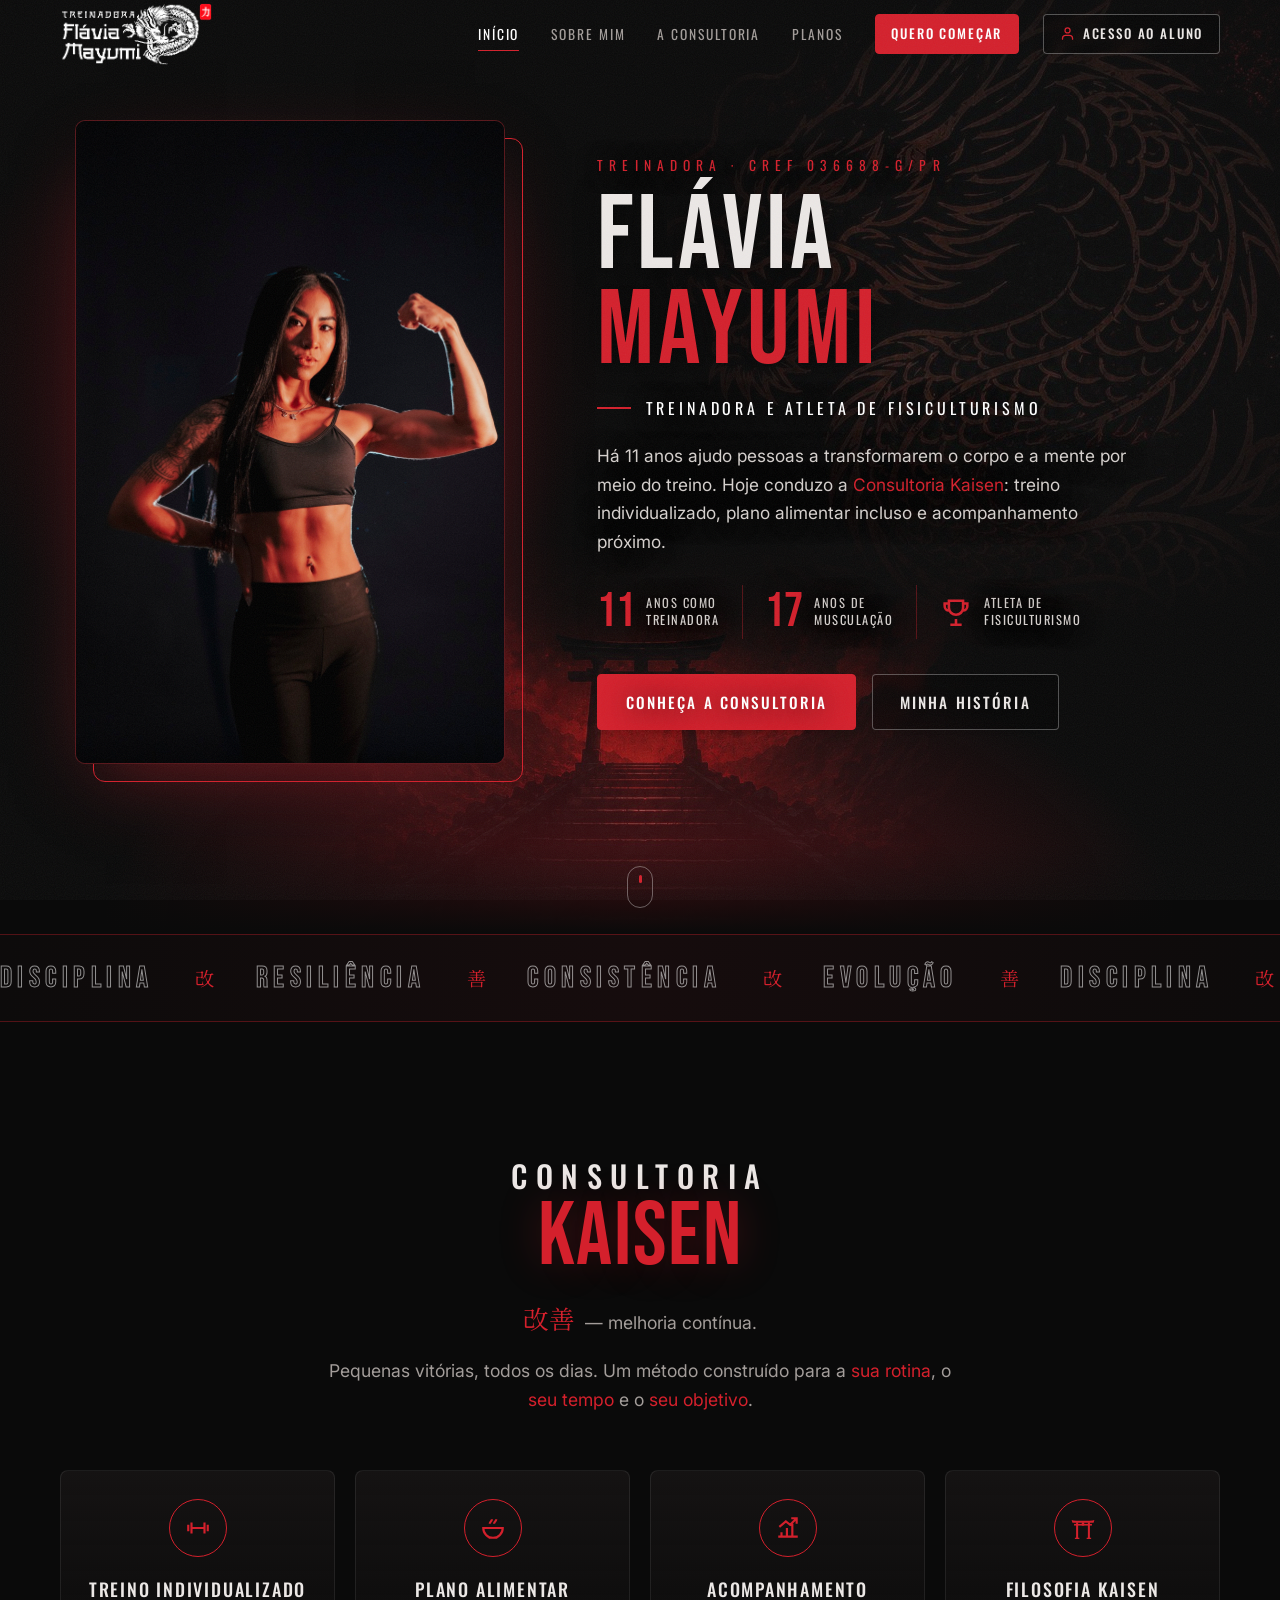
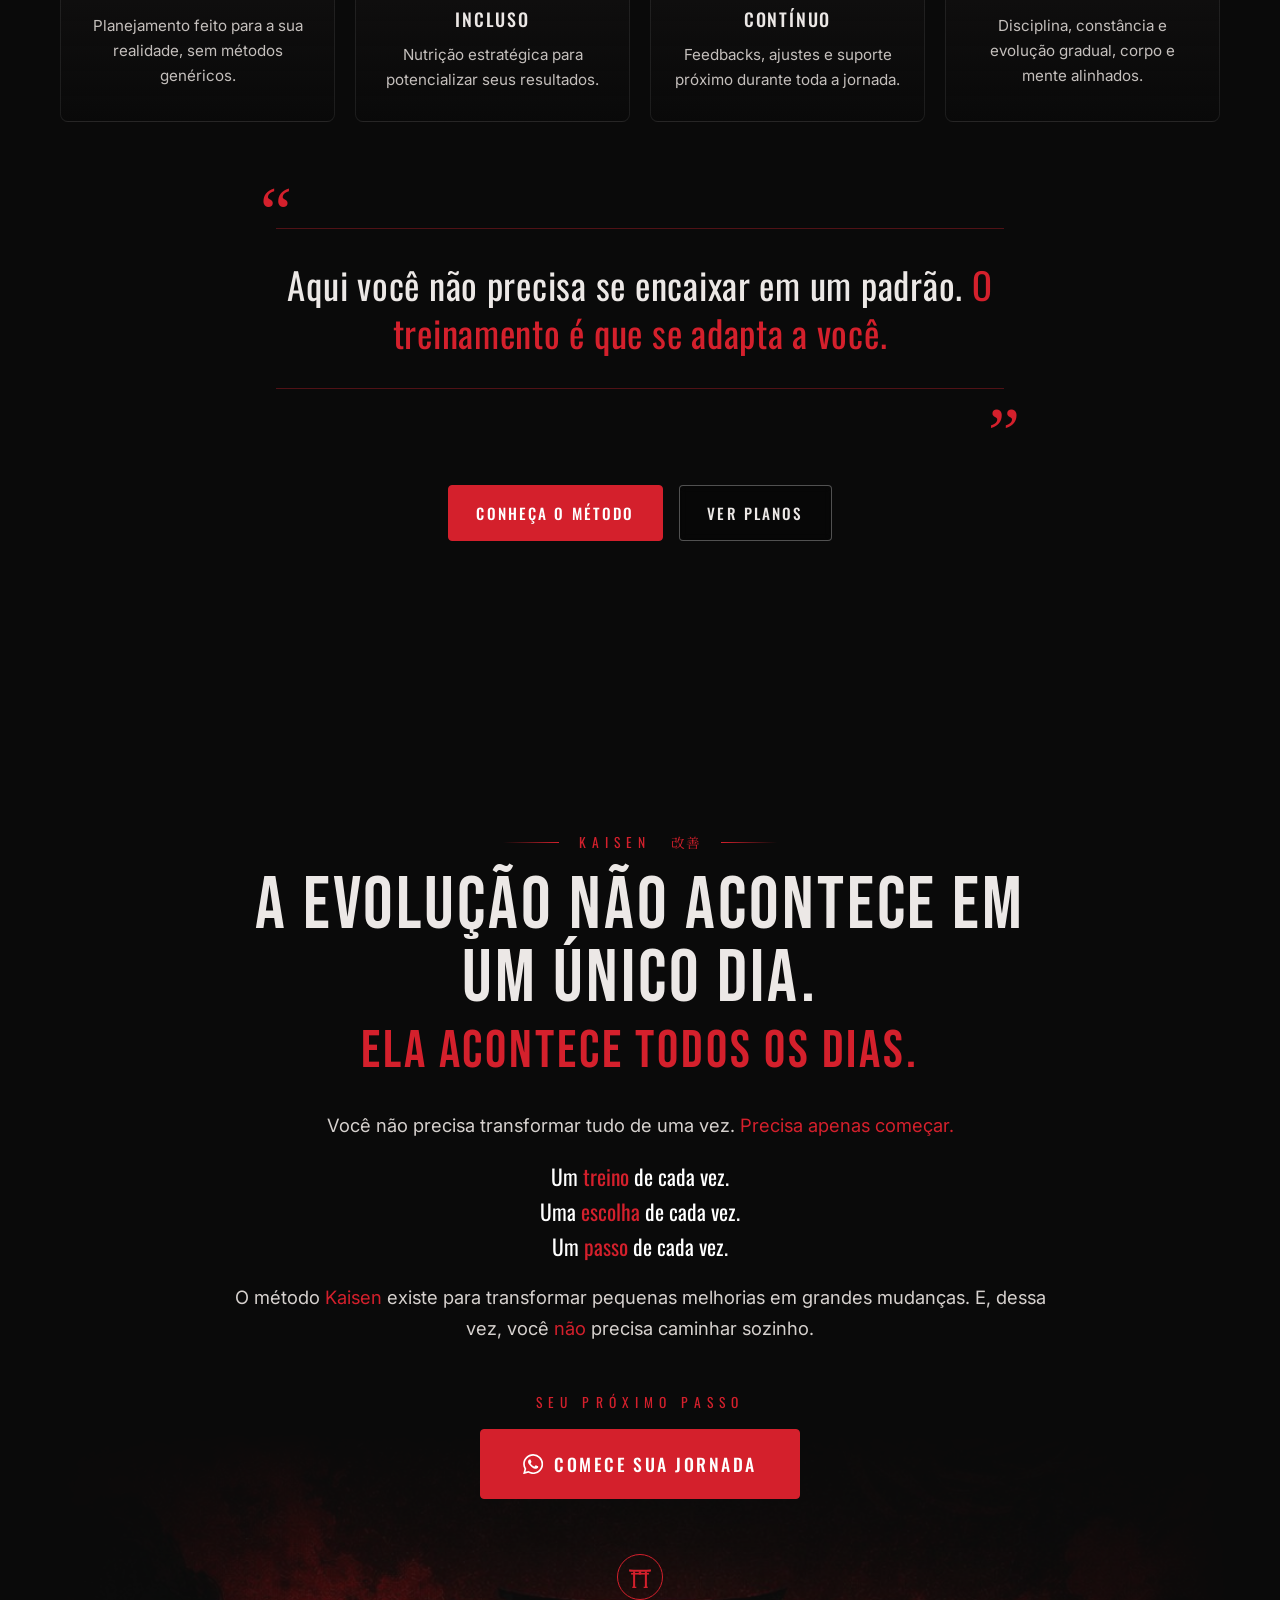
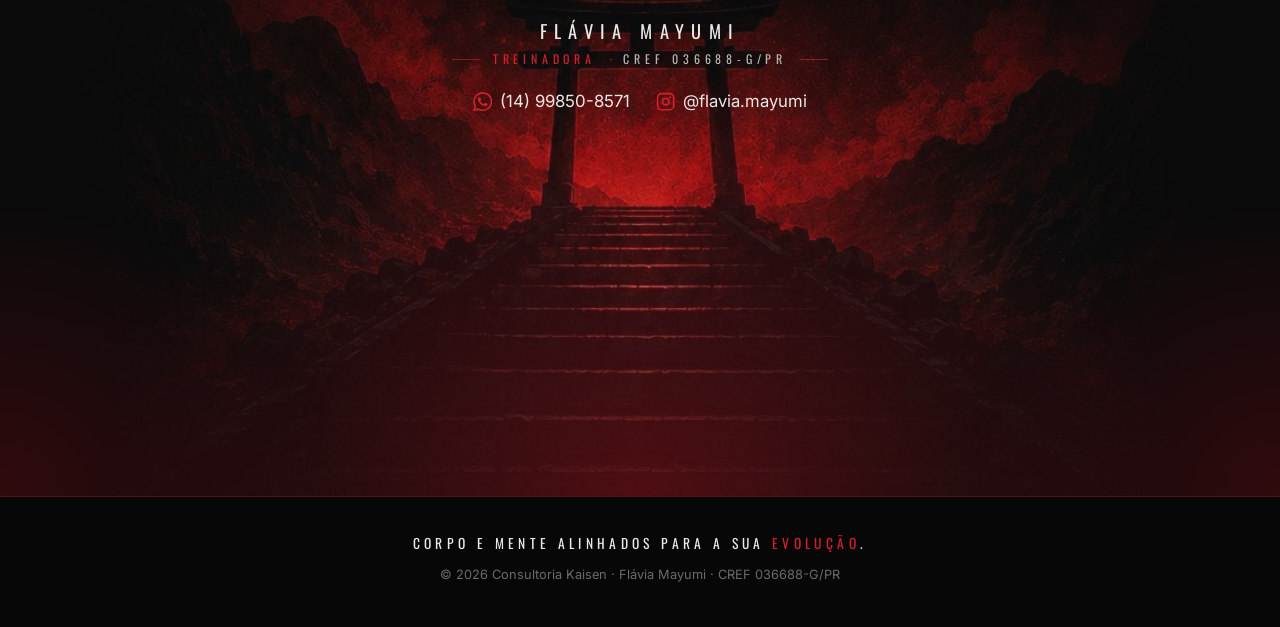
==== commit f1967fa4: "Adiciona botão Acesso ao aluno no menu" ====
--- a/index.html
+++ b/index.html
@@ -15,7 +15,7 @@
   <link rel="preconnect" href="https://fonts.googleapis.com">
   <link rel="preconnect" href="https://fonts.gstatic.com" crossorigin>
   <link href="https://fonts.googleapis.com/css2?family=Bebas+Neue&family=Inter:wght@300;400;500;600&family=Noto+Serif+JP:wght@600&family=Oswald:wght@400;500;600&display=swap" rel="stylesheet">
-  <link rel="stylesheet" href="styles.css?v=20261120-3">
+  <link rel="stylesheet" href="styles.css?v=20261121-4">
 </head>
 <body>
   <svg width="0" height="0" style="position:absolute" aria-hidden="true">
@@ -50,6 +50,10 @@
         <a href="planos.html">Planos</a>
         <a href="https://wa.me/5514998508571?text=Ol%C3%A1%20Fl%C3%A1via!%20Vim%20pelo%20site%20e%20quero%20saber%20mais%20sobre%20a%20Consultoria%20Kaisen." target="_blank" rel="noopener" class="btn btn--sm btn--red nav__cta">Quero começar</a>
       </nav>
+      <a href="app-aluno/" class="btn btn--sm btn--ghost nav__aluno" aria-label="Acesso ao aluno">
+        <svg class="i" viewBox="0 0 24 24" fill="none" stroke="currentColor" stroke-width="2" stroke-linecap="round" stroke-linejoin="round" aria-hidden="true"><path d="M20 21v-1a5 5 0 0 0-5-5H9a5 5 0 0 0-5 5v1"/><circle cx="12" cy="7" r="4"/></svg>
+        <span class="nav__aluno-full">Acesso ao aluno</span><span class="nav__aluno-short">Aluno</span>
+      </a>
       <button class="nav__toggle" id="toggle" aria-label="Abrir menu" aria-expanded="false" aria-controls="menu">
         <span></span><span></span><span></span>
       </button>
@@ -158,6 +162,6 @@
     <span class="wa-float__label">Fale comigo</span>
   </a>
 
-  <script src="script.js?v=20261120-3"></script>
+  <script src="script.js?v=20261121-4"></script>
 </body>
 </html>
--- a/styles.css
+++ b/styles.css
@@ -1071,3 +1071,76 @@
 /* logo horizontal no menu */
 .brand__logo { display: block; height: 64px; width: auto; }
 @media (max-width: 900px) { .brand__logo { height: 44px; } }
+
+/* A Consultoria: versão enxuta e mais visual */
+.split--short .split__main .lead { font-size: 1.35rem; line-height: 1.45; margin: 1.2rem 0 1.6rem; }
+.chips { list-style: none; margin: 0; padding: 0; display: flex; flex-wrap: wrap; gap: 10px; }
+.chips li {
+  padding: .55rem 1rem; border-radius: 99px; border: 1px solid var(--line); background: rgba(212,32,44,.07);
+  font-family: var(--cond); text-transform: uppercase; letter-spacing: .12em; font-size: .85rem; color: #eee;
+}
+.compound--big { padding: 2rem 1.8rem; }
+.compound--big .compound__bars { height: 180px; gap: 8px; }
+.compound--big .compound__label { font-size: 1rem; }
+.compound--big .compound__note { font-size: 1rem; color: #d6d1ce; }
+.fit { list-style: none; margin: 0 0 1.2rem; padding: 0; display: grid; grid-template-columns: 1fr 1fr; gap: 12px; }
+.fit li {
+  display: flex; align-items: center; gap: .8rem; padding: .9rem 1rem; border-radius: 10px;
+  border: 1px solid var(--line-soft); background: linear-gradient(180deg, var(--panel), transparent);
+  font-family: var(--cond); text-transform: uppercase; letter-spacing: .08em; font-size: .95rem; color: #fff;
+}
+.fit__ic { width: 42px; height: 42px; flex: none; border-radius: 50%; display: grid; place-items: center; border: 1.5px solid var(--red); color: var(--red); }
+.fit__ic svg { width: 20px; height: 20px; }
+.hint { margin: 0; font-size: .9rem; color: var(--muted); }
+.steps--short .step p { font-size: 1rem; }
+@media (max-width: 480px) { .fit { grid-template-columns: 1fr; } }
+
+/* Pix com desconto nos cartões dos planos */
+.plan__pix { display: flex; align-items: center; justify-content: center; flex-wrap: wrap; gap: .45rem; margin: -.6rem 0 1.3rem; font-size: .92rem; color: #e8e3e0; }
+.plan__pix b { color: #fff; }
+.plan__pix-ic { width: 20px; height: 20px; color: var(--red); display: inline-grid; }
+.plan__pix-ic svg { width: 20px; height: 20px; }
+
+/* Formas de pagamento */
+.pay { margin: 4rem auto 0; max-width: 1000px; text-align: center; }
+.pay__list { list-style: none; margin: 1.6rem 0 0; padding: 0; display: grid; grid-template-columns: repeat(3, 1fr); gap: 18px; text-align: left; }
+.pay__item { padding: 1.5rem 1.4rem; border-radius: 10px; border: 1px solid var(--line-soft); background: linear-gradient(180deg, var(--panel), transparent); }
+.pay__ic { width: 50px; height: 50px; border-radius: 50%; display: grid; place-items: center; margin-bottom: 1rem; border: 1.5px solid var(--red); color: var(--red); }
+.pay__ic svg { width: 24px; height: 24px; }
+.pay__item h3 { margin: 0 0 .4rem; font-family: var(--cond); font-weight: 500; text-transform: uppercase; letter-spacing: .1em; font-size: 1.08rem; }
+.pay__item p { margin: 0; color: #c4bfbc; font-size: .95rem; }
+.pay__item strong { color: #fff; }
+.pay__safe { display: inline-flex; align-items: center; gap: .5rem; margin: 1.4rem 0 0; font-size: .85rem; color: var(--muted); }
+.pay__safe span { width: 16px; height: 16px; display: inline-grid; color: var(--red); }
+.pay__safe svg { width: 16px; height: 16px; }
+@media (max-width: 820px) { .pay__list { grid-template-columns: 1fr; } }
+
+/* Botões de pagamento nos planos */
+.plan__buy { display: grid; gap: 10px; width: 100%; align-self: stretch; }
+.btn--pay { width: 100%; white-space: nowrap; letter-spacing: .1em; padding-left: .8em; padding-right: .8em; display: inline-flex; align-items: center; justify-content: center; gap: .55em; }
+.btn__ic { width: 18px; height: 18px; display: inline-grid; flex: none; }
+.btn__ic svg { width: 18px; height: 18px; }
+.plan__wa { margin-top: .3rem; font-size: .85rem; color: var(--muted); text-decoration: underline; text-underline-offset: 3px; }
+.plan__wa:hover { color: #fff; }
+@media (max-width: 400px) { .btn--pay { letter-spacing: .05em; font-size: .85rem; padding-left: .6em; padding-right: .6em; } }
+
+/* O que acontece depois do pagamento */
+.after { margin: 4rem auto 0; max-width: 1100px; text-align: center; }
+.after__steps { margin-top: 1.6rem; text-align: left; }
+.after__note { margin: 1.4rem 0 0; color: var(--muted); font-size: .92rem; }
+.after__note a { color: #fff; text-decoration: underline; text-underline-offset: 3px; }
+.after__steps .step p strong { color: #fff; }
+
+/* ---------- botão "Acesso ao aluno" (canto superior direito) ---------- */
+.nav__links { margin-left: auto; }
+.nav__aluno { margin-left: 1.5rem; white-space: nowrap; }
+.nav__aluno .i { color: var(--red); }
+.nav__aluno-short { display: none; }
+@media (min-width: 901px) and (max-width: 1120px) { .nav__aluno { margin-left: 1rem; padding: .6em .9em; } }
+@media (max-width: 900px) {
+  .nav__aluno { margin-left: auto; margin-right: 6px; padding: .55em .95em; font-size: .74rem; }
+}
+@media (max-width: 379px) {
+  .nav__aluno-full { display: none; }
+  .nav__aluno-short { display: inline; }
+}
